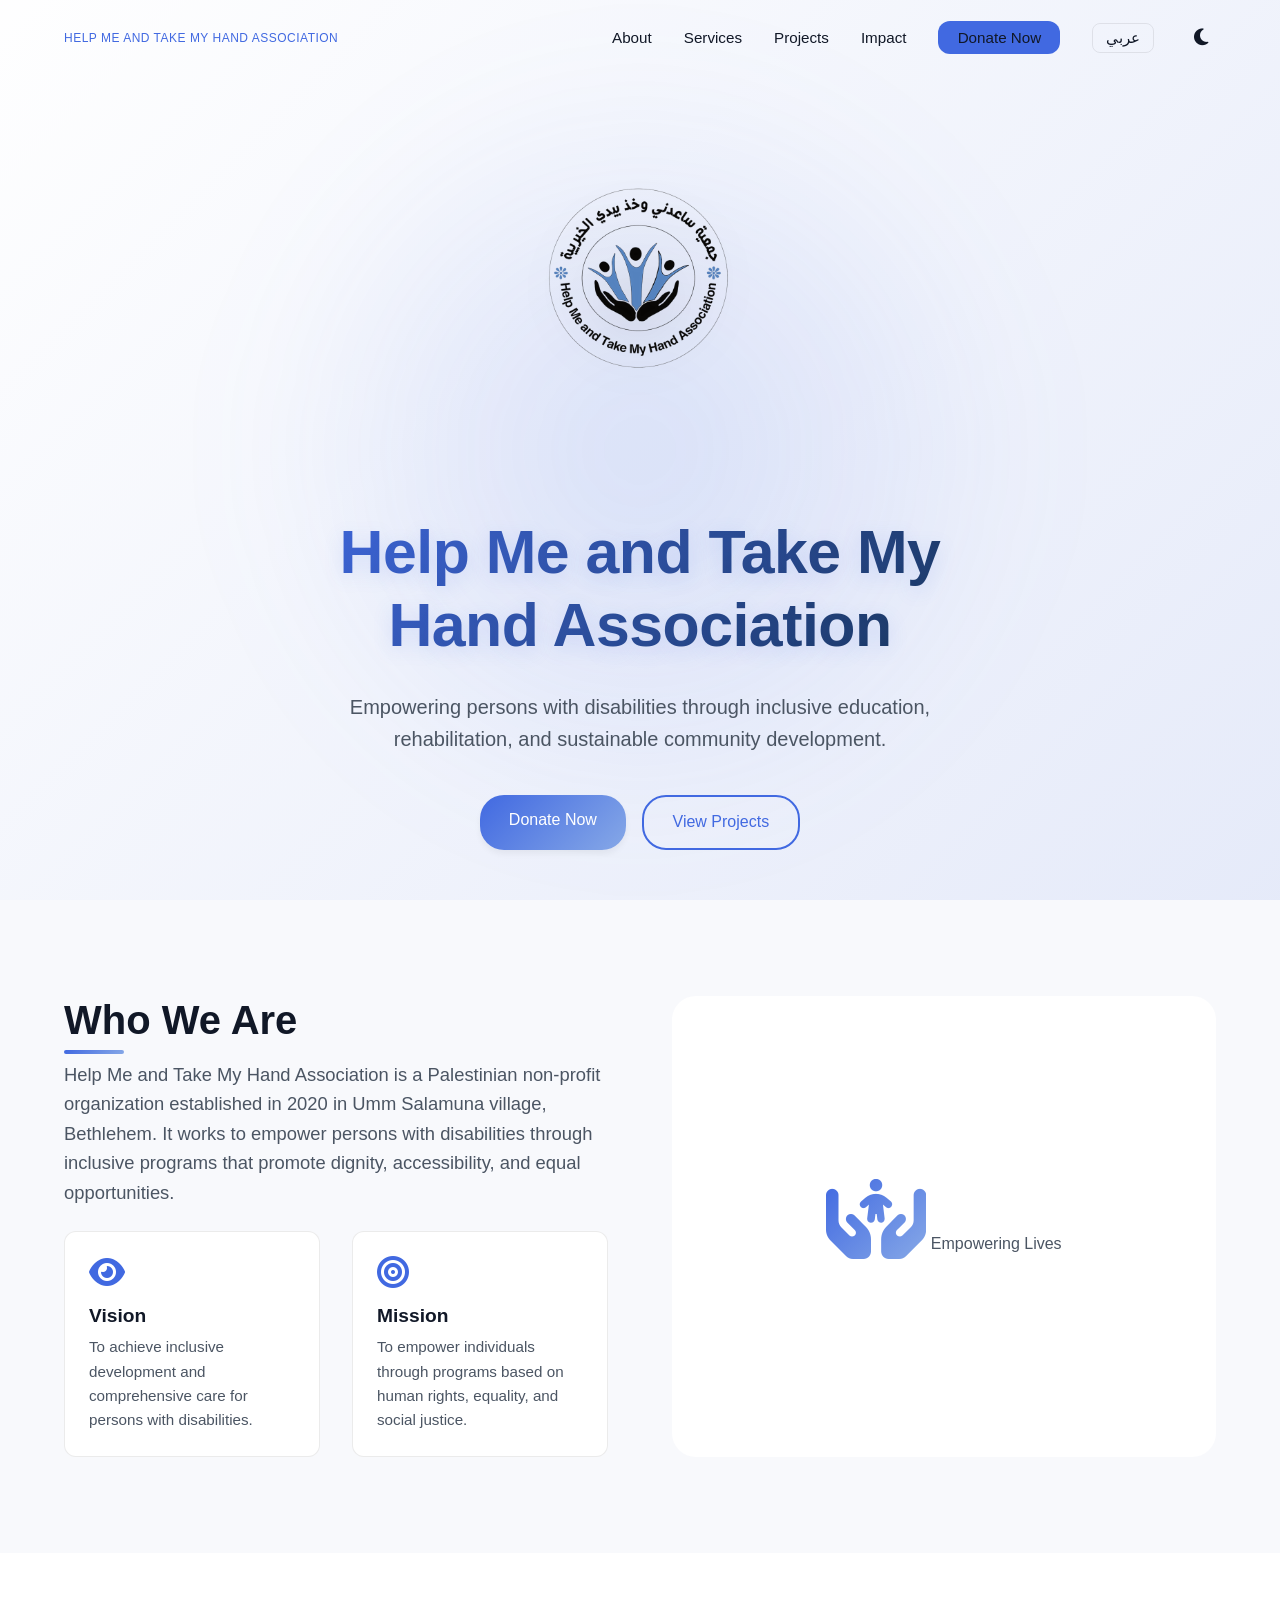
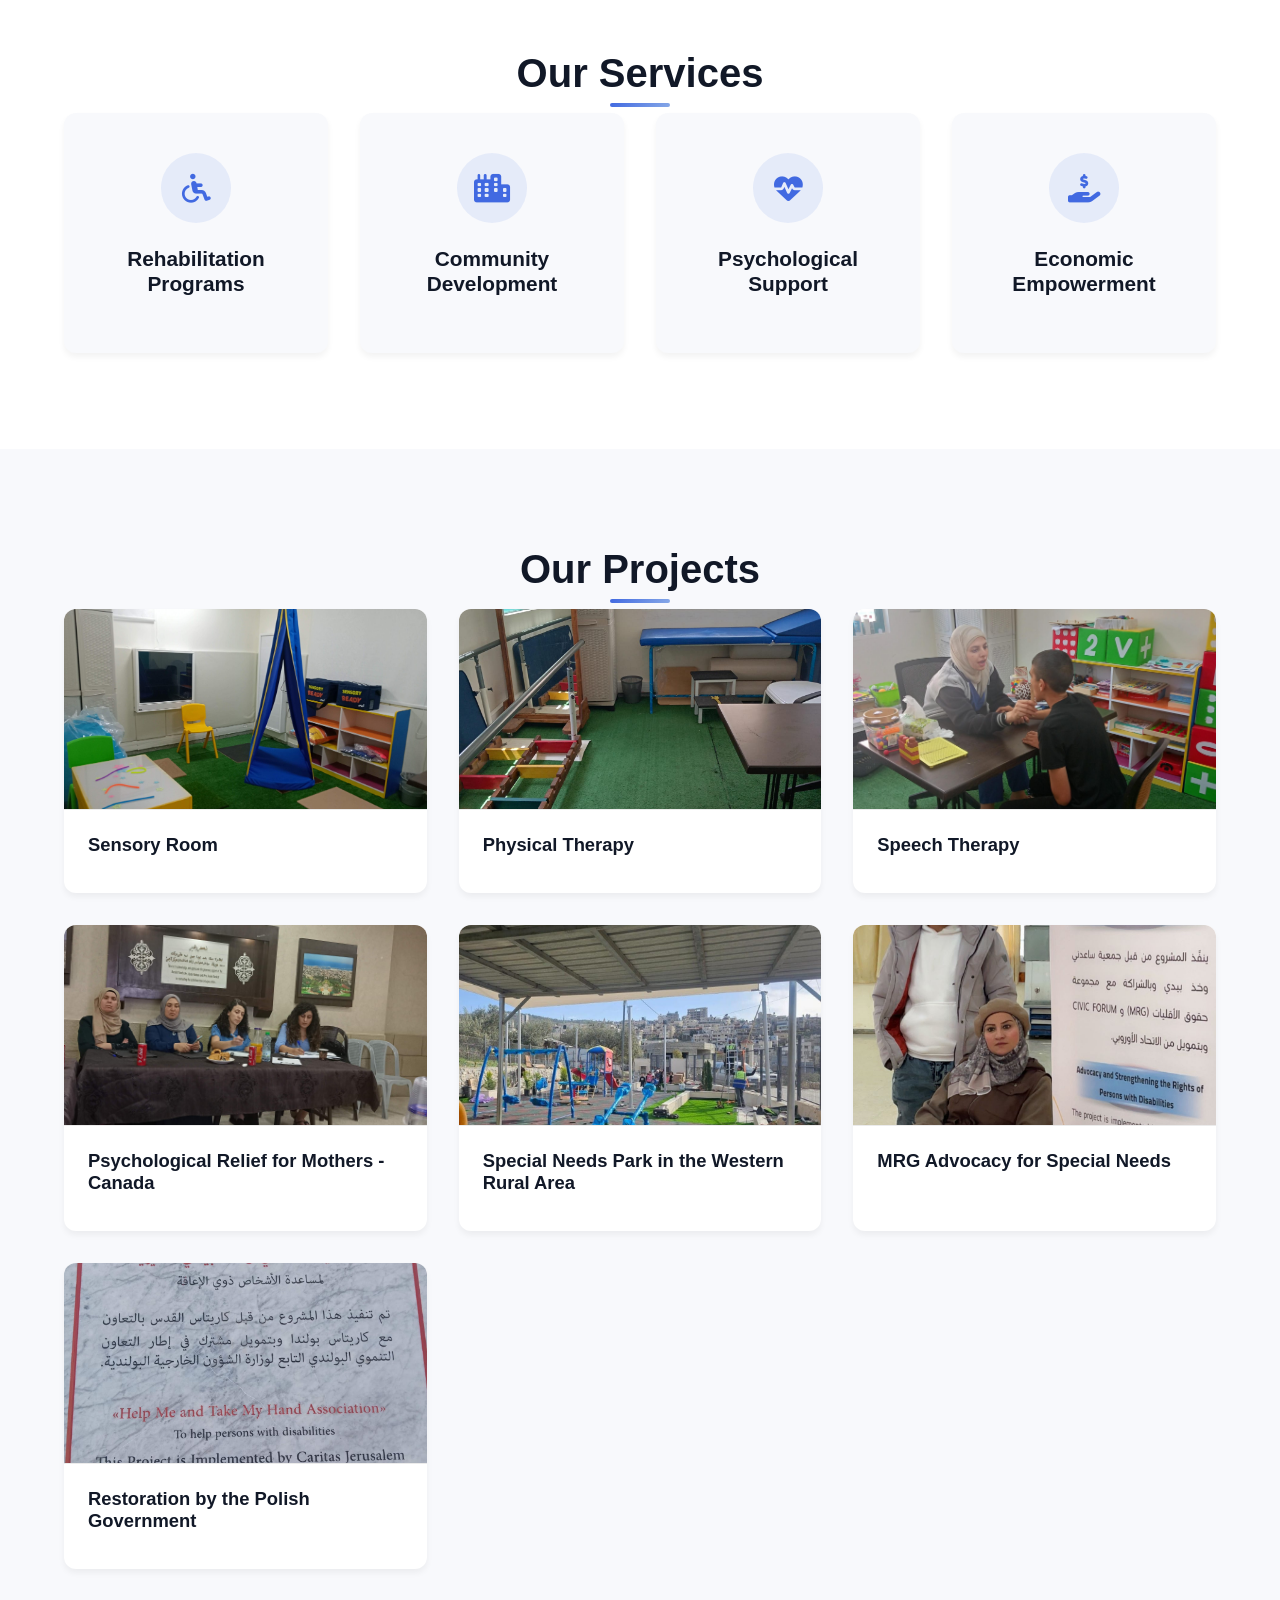
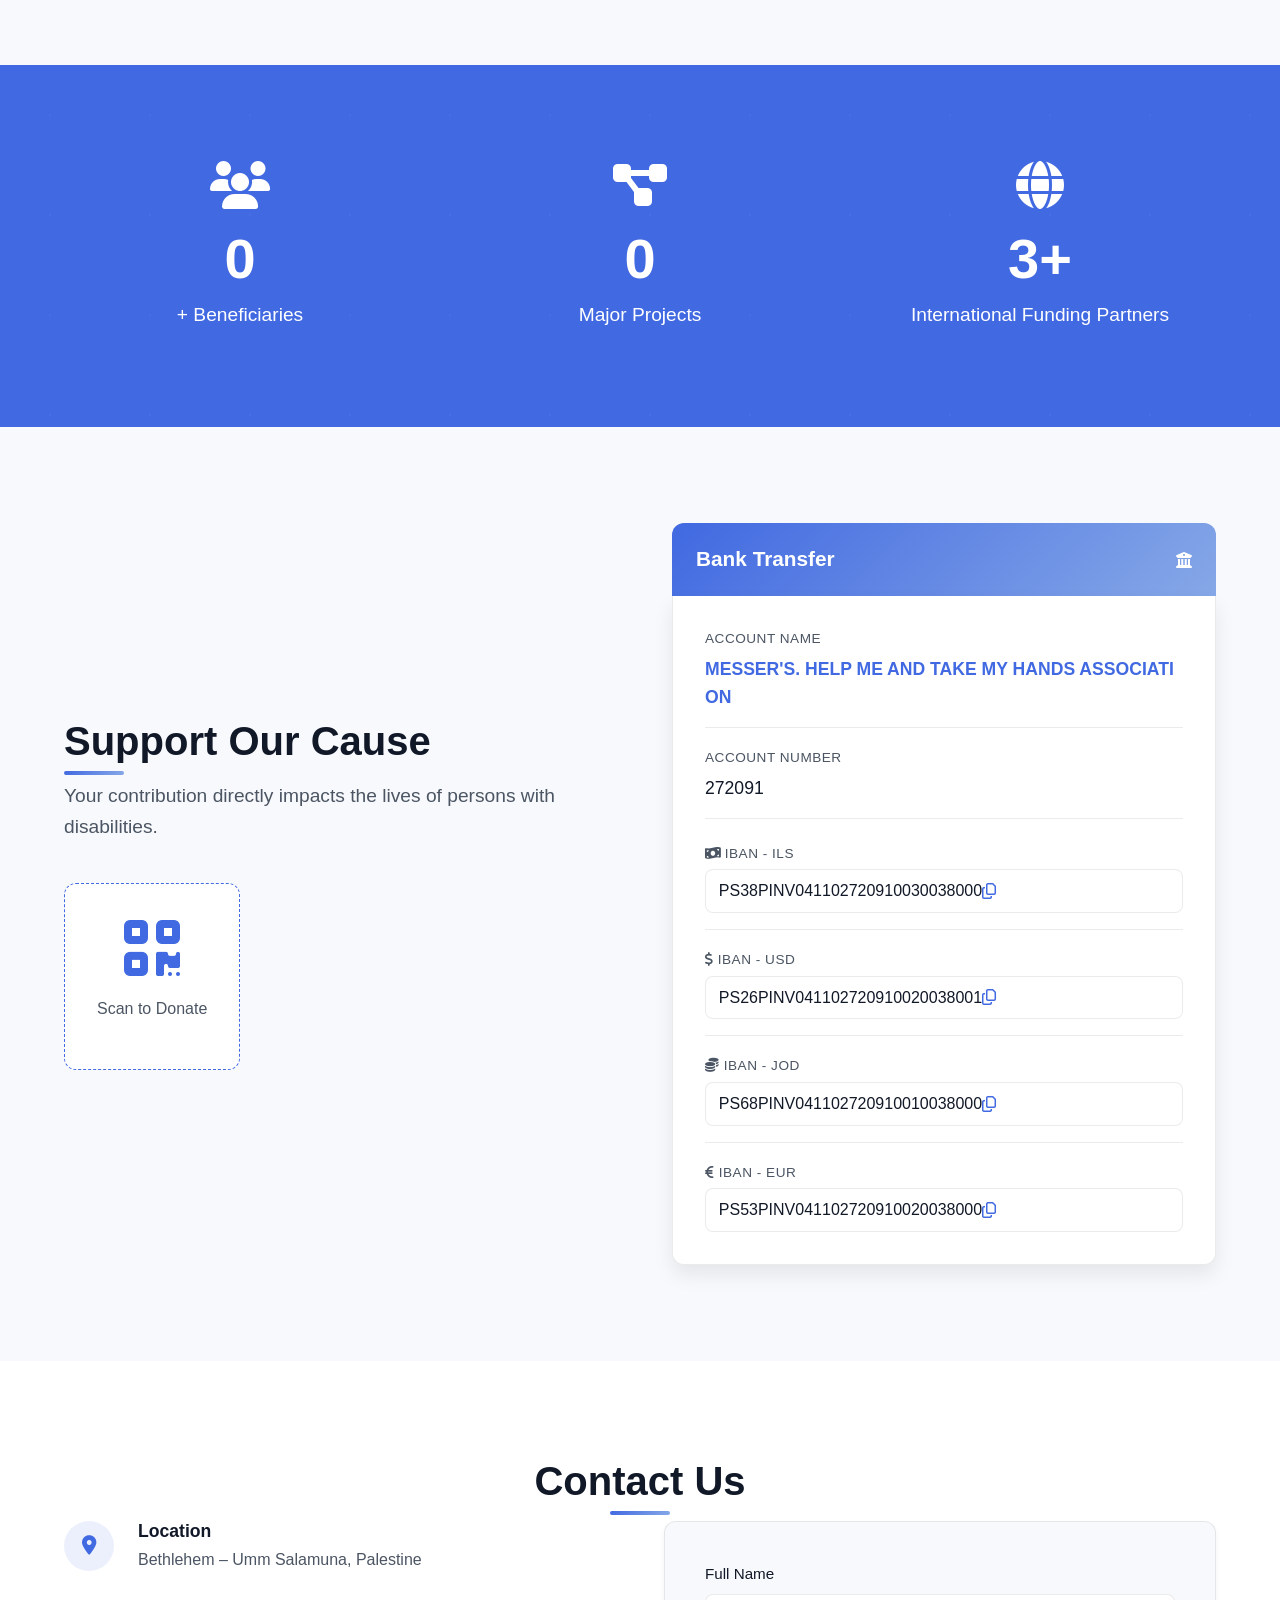
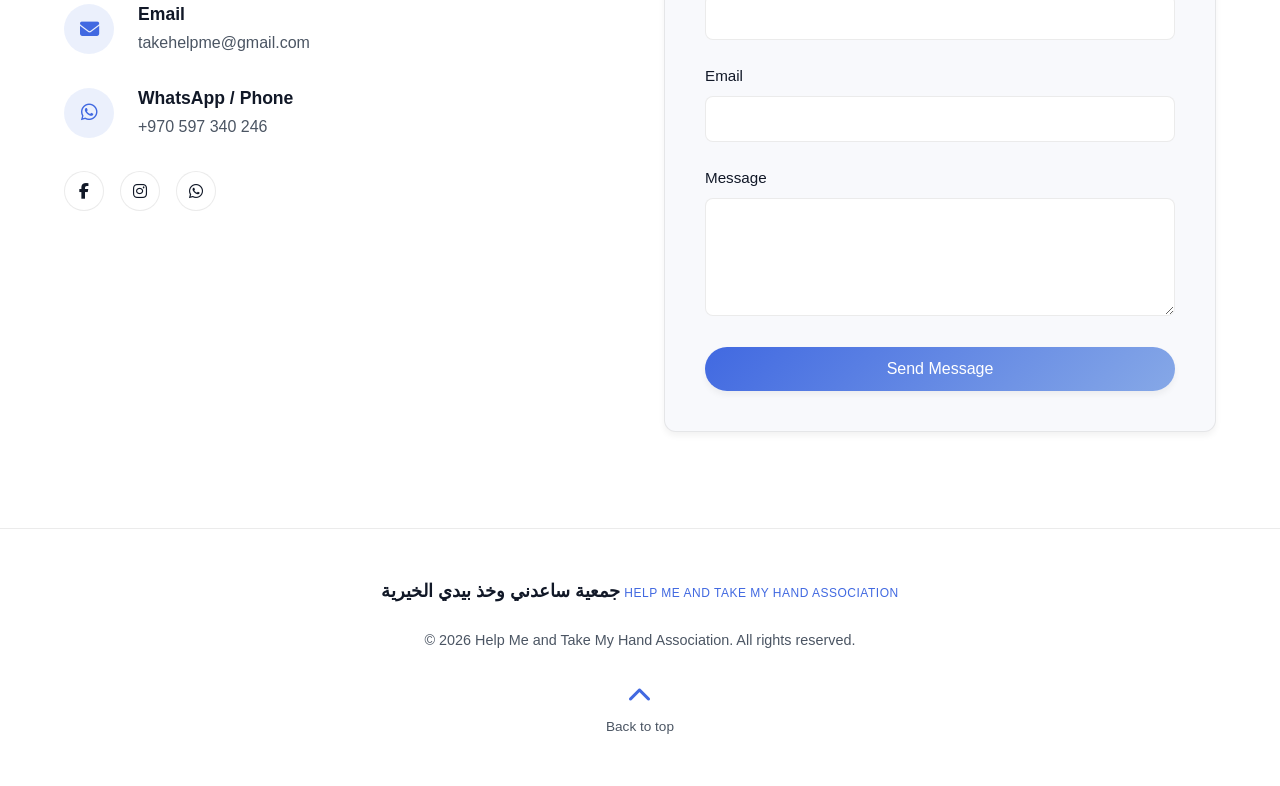
==== index.html @ 01fac931 "Remove floating WhatsApp button" ====
<!DOCTYPE html>
<html lang="en" dir="ltr" data-theme="light">

<head>
    <meta charset="UTF-8">
    <meta name="viewport" content="width=device-width, initial-scale=1.0">

    <!-- Security Configuration -->
    <meta http-equiv="Content-Security-Policy"
        content="default-src 'self'; script-src 'self' 'unsafe-inline'; style-src 'self' 'unsafe-inline' https://fonts.googleapis.com https://cdnjs.cloudflare.com; font-src 'self' https://fonts.gstatic.com https://cdnjs.cloudflare.com; img-src 'self' data:; connect-src 'none'; object-src 'none'; base-uri 'self';">
    <meta http-equiv="X-XSS-Protection" content="1; mode=block">
    <meta http-equiv="X-Content-Type-Options" content="nosniff">
    <meta name="referrer" content="strict-origin-when-cross-origin">

    <title>Help Me and Take My Hand Association | جمعية ساعدني وخذ بيدي الخيرية</title>

    <!-- Fonts -->
    <link rel="preconnect" href="https://fonts.googleapis.com">
    <link rel="preconnect" href="https://fonts.gstatic.com" crossorigin>
    <link
        href="https://fonts.googleapis.com/css2?family=Cairo:wght@400;500;600;700&family=Inter:wght@300;400;500;600&family=Poppins:wght@400;500;600;700&display=swap"
        rel="stylesheet">

    <!-- Icons -->
    <link rel="stylesheet" href="https://cdnjs.cloudflare.com/ajax/libs/font-awesome/6.4.0/css/all.min.css">

    <!-- Styles -->
    <link rel="stylesheet" href="css/style.css">
</head>

<body>

    <!-- Navigation -->
    <nav class="navbar">
        <div class="container nav-container">
            <a href="#" class="logo">
                <span class="logo-ar lang-ar">جمعية ساعدني وخذ بيدي الخيرية</span>
                <span class="logo-en lang-en">Help Me and Take My Hand Association</span>
            </a>

            <button class="mobile-toggle" aria-label="Toggle Menu">
                <i class="fas fa-bars"></i>
            </button>

            <ul class="nav-links">
                <li><a href="#about"><span class="lang-en">About</span><span class="lang-ar">من نحن</span></a></li>
                <li><a href="#services"><span class="lang-en">Services</span><span class="lang-ar">خدماتنا</span></a>
                </li>
                <li><a href="#projects"><span class="lang-en">Projects</span><span class="lang-ar">المشاريع</span></a>
                </li>
                <li><a href="#impact"><span class="lang-en">Impact</span><span class="lang-ar">الأثر</span></a></li>
                <li><a href="#donate" class="btn-donate-sm"><span class="lang-en">Donate Now</span><span
                            class="lang-ar">تبرع الآن</span></a></li>
                <li>
                    <button id="lang-toggle" class="lang-toggle" aria-label="Change Language">عربي</button>
                </li>
                <li>
                    <button id="theme-toggle" class="theme-toggle" aria-label="Toggle Dark/Light Mode">
                        <i class="fas fa-sun"></i>
                    </button>
                </li>
            </ul>
        </div>
    </nav>

    <main>
        <!-- Hero Section -->
        <section id="hero" class="hero fade-in">
            <div class="hero-bg"></div>
            <div class="container hero-content">
                <div class="hero-logo-wrapper">
                    <img src="logo.png" alt="Help Me and Take My Hand Association Logo" class="hero-logo">
                </div>

                <h1 class="hero-title">
                    <span class="lang-ar">جمعية ساعدني وخذ بيدي الخيرية</span>
                    <span class="lang-en bg-clip-text">Help Me and Take My Hand Association</span>
                </h1>

                <p class="hero-intro">
                    <span class="lang-en">Empowering persons with disabilities through inclusive education,
                        rehabilitation, and sustainable community development.</span>
                    <span class="lang-ar">نعمل على تمكين الأشخاص ذوي الإعاقة من خلال برامج تعليمية وتأهيلية وتنموية
                        لتحقيق دمج حقيقي في المجتمع.</span>
                </p>

                <div class="hero-actions">
                    <a href="#donate" class="btn btn-primary"><span class="lang-en">Donate Now</span><span
                            class="lang-ar">تبرع الآن</span></a>
                    <a href="#projects" class="btn btn-outline"><span class="lang-en">View Projects</span><span
                            class="lang-ar">تصفح المشاريع</span></a>
                </div>
            </div>
        </section>

        <!-- About Section -->
        <section id="about" class="about section-padding fade-in">
            <div class="container about-grid">
                <div class="about-text">
                    <h2 class="section-title">
                        <span class="lang-en">Who We Are</span>
                        <span class="lang-ar">من نحن</span>
                    </h2>
                    <p class="lead">
                        <span class="lang-en">Help Me and Take My Hand Association is a Palestinian non-profit
                            organization established in 2020 in Umm Salamuna village, Bethlehem. It works to empower
                            persons with disabilities through inclusive programs that promote dignity, accessibility,
                            and equal opportunities.</span>
                        <span class="lang-ar">تأسست جمعية ساعدني وخذ بيدي الخيرية عام 2020 في قرية أم سلمونة – بيت لحم،
                            وتهدف إلى تمكين الأشخاص ذوي الإعاقة من خلال برامج تنموية وتأهيلية شاملة تعزز الكرامة
                            والمساواة.</span>
                    </p>

                    <div class="mission-vision mt-4">
                        <div class="mv-card">
                            <i class="fas fa-eye fa-2x"></i>
                            <h3>
                                <span class="lang-en">Vision</span>
                                <span class="lang-ar">الرؤية</span>
                            </h3>
                            <p>
                                <span class="lang-en">To achieve inclusive development and comprehensive care for
                                    persons with disabilities.</span>
                                <span class="lang-ar">تحقيق تنمية شاملة ورعاية متكاملة للأشخاص ذوي الإعاقة.</span>
                            </p>
                        </div>
                        <div class="mv-card">
                            <i class="fas fa-bullseye fa-2x"></i>
                            <h3>
                                <span class="lang-en">Mission</span>
                                <span class="lang-ar">الرسالة</span>
                            </h3>
                            <p>
                                <span class="lang-en">To empower individuals through programs based on human rights,
                                    equality, and social justice.</span>
                                <span class="lang-ar">تمكين الأفراد من خلال برامج قائمة على حقوق الإنسان والمساواة
                                    والعدالة الاجتماعية.</span>
                            </p>
                        </div>
                    </div>
                </div>
                <div class="about-image-wrapper">
                    <div class="image-placeholder">
                        <i class="fas fa-hands-holding-child"></i>
                        <span>
                            <span class="lang-en">Empowering Lives</span>
                            <span class="lang-ar">نمكّن الأرواح</span>
                        </span>
                    </div>
                </div>
            </div>
        </section>

        <!-- Services Section -->
        <section id="services" class="services section-padding bg-secondary fade-in">
            <div class="container">
                <div class="section-header text-center">
                    <h2 class="section-title">
                        <span class="lang-en">Our Services</span>
                        <span class="lang-ar">خدماتنا</span>
                    </h2>
                </div>

                <div class="services-grid">
                    <div class="service-card">
                        <div class="service-icon"><i class="fas fa-wheelchair"></i></div>
                        <h3>
                            <span class="lang-en">Rehabilitation Programs</span>
                            <span class="lang-ar">برامج تأهيلية</span>
                        </h3>
                    </div>
                    <div class="service-card">
                        <div class="service-icon"><i class="fas fa-city"></i></div>
                        <h3>
                            <span class="lang-en">Community Development</span>
                            <span class="lang-ar">تنمية مجتمعية</span>
                        </h3>
                    </div>
                    <div class="service-card">
                        <div class="service-icon"><i class="fas fa-heart-pulse"></i></div>
                        <h3>
                            <span class="lang-en">Psychological Support</span>
                            <span class="lang-ar">دعم نفسي واجتماعي</span>
                        </h3>
                    </div>
                    <div class="service-card">
                        <div class="service-icon"><i class="fas fa-hand-holding-dollar"></i></div>
                        <h3>
                            <span class="lang-en">Economic Empowerment</span>
                            <span class="lang-ar">تمكين اقتصادي</span>
                        </h3>
                    </div>
                </div>
            </div>
        </section>

        <!-- Projects Section -->
        <section id="projects" class="projects section-padding fade-in">
            <div class="container">
                <div class="section-header text-center">
                    <h2 class="section-title">
                        <span class="lang-en">Our Projects</span>
                        <span class="lang-ar">مشاريعنا</span>
                    </h2>
                </div>

                <div class="projects-grid">
                    <div class="project-card">
                        <div class="project-img-placeholder">
                            <img src="images/project-2.jpg" alt="Sensory Room" class="project-img"
                                onerror="this.style.display='none'">
                            <i class="fas fa-brain"></i>
                        </div>
                        <div class="project-content">
                            <h3>
                                <span class="lang-en">Sensory Room</span>
                                <span class="lang-ar">الغرفة الحسية</span>
                            </h3>
                        </div>
                    </div>

                    <div class="project-card">
                        <div class="project-img-placeholder">
                            <img src="images/project-3.jpg" alt="Physical Therapy" class="project-img"
                                onerror="this.style.display='none'">
                            <i class="fas fa-user-doctor"></i>
                        </div>
                        <div class="project-content">
                            <h3>
                                <span class="lang-en">Physical Therapy</span>
                                <span class="lang-ar">العلاج الطبيعي</span>
                            </h3>
                        </div>
                    </div>

                    <div class="project-card">
                        <div class="project-img-placeholder">
                            <img src="images/project-4.jpg" alt="Speech Therapy" class="project-img"
                                onerror="this.style.display='none'">
                            <i class="fas fa-comments"></i>
                        </div>
                        <div class="project-content">
                            <h3>
                                <span class="lang-en">Speech Therapy</span>
                                <span class="lang-ar">العلاج النطقي</span>
                            </h3>
                        </div>
                    </div>

                    <div class="project-card">
                        <div class="project-img-placeholder">
                            <img src="images/project-8.jpg" alt="Psychological Relief for Mothers - Canada"
                                class="project-img" onerror="this.style.display='none'">
                            <i class="fas fa-hands-holding-heart"></i>
                        </div>
                        <div class="project-content">
                            <h3>
                                <span class="lang-en">Psychological Relief for Mothers - Canada</span>
                                <span class="lang-ar">تفريغ نفسي لأمهات ذوي الاحتياجات الخاصة (كندا)</span>
                            </h3>
                        </div>
                    </div>

                    <div class="project-card">
                        <div class="project-img-placeholder">
                            <img src="images/project-9.jpg" alt="Special Needs Park in the Western Rural Area"
                                class="project-img" onerror="this.style.display='none'">
                            <i class="fas fa-tree"></i>
                        </div>
                        <div class="project-content">
                            <h3>
                                <span class="lang-en">Special Needs Park in the Western Rural Area</span>
                                <span class="lang-ar">منتزه لذوي الاحتياجات الخاصة في الريف الغربي</span>
                            </h3>
                        </div>
                    </div>

                    <div class="project-card">
                        <div class="project-img-placeholder">
                            <img src="images/project-10.jpg" alt="MRG Advocacy for Special Needs" class="project-img"
                                onerror="this.style.display='none'">
                            <i class="fas fa-bullhorn"></i>
                        </div>
                        <div class="project-content">
                            <h3>
                                <span class="lang-en">MRG Advocacy for Special Needs</span>
                                <span class="lang-ar">مناصرة ذوي الاحتياجات الخاصة من MRG</span>
                            </h3>
                        </div>
                    </div>

                    <div class="project-card">
                        <div class="project-img-placeholder">
                            <img src="images/project-11.jpg" alt="Restoration Project by the Polish Government"
                                class="project-img" onerror="this.style.display='none'">
                            <i class="fas fa-hammer"></i>
                        </div>
                        <div class="project-content">
                            <h3>
                                <span class="lang-en">Restoration by the Polish Government</span>
                                <span class="lang-ar">ترميم من الحكومة البولندية</span>
                            </h3>
                        </div>
                    </div>
                </div>
            </div>
        </section>

        <!-- Impact Section -->
        <section id="impact" class="impact section-padding bg-primary text-white fade-in">
            <div class="container">
                <div class="impact-grid">
                    <div class="impact-stat">
                        <i class="fas fa-users fa-3x mb-3"></i>
                        <h3 class="stat-number" data-target="200">0</h3>
                        <span>
                            <span class="lang-en">+ Beneficiaries</span>
                            <span class="lang-ar">+ مستفيد</span>
                        </span>
                    </div>
                    <div class="impact-stat">
                        <i class="fas fa-diagram-project fa-3x mb-3"></i>
                        <h3 class="stat-number" data-target="7">0</h3>
                        <span>
                            <span class="lang-en">Major Projects</span>
                            <span class="lang-ar">مشاريع منفذة</span>
                        </span>
                    </div>
                    <div class="impact-stat">
                        <i class="fas fa-globe fa-3x mb-3"></i>
                        <h3 class="stat-number">3+</h3>
                        <span>
                            <span class="lang-en">International Funding Partners</span>
                            <span class="lang-ar">جهات تمويل دولية</span>
                        </span>
                    </div>
                </div>
            </div>
        </section>

        <!-- Donation Section -->
        <section id="donate" class="donate section-padding fade-in">
            <div class="container">
                <div class="donate-wrapper">
                    <div class="donate-info">
                        <h2 class="section-title">
                            <span class="lang-en">Support Our Cause</span>
                            <span class="lang-ar">ادعم قضيتنا</span>
                        </h2>
                        <p class="donate-lead">
                            <span class="lang-en">Your contribution directly impacts the lives of persons with
                                disabilities.</span>
                            <span class="lang-ar">مساهمتك تؤثر بشكل مباشر في حياة الأشخاص ذوي الإعاقة.</span>
                        </p>
                        <div class="qr-placeholder mt-4">
                            <i class="fas fa-qrcode fa-4x"></i>
                            <p>
                                <span class="lang-en">Scan to Donate</span>
                                <span class="lang-ar">امسح الكود للتبرع</span>
                            </p>
                        </div>
                    </div>

                    <div class="donate-card">
                        <div class="donate-card-header">
                            <h3>
                                <span class="lang-en">Bank Transfer</span>
                                <span class="lang-ar">التحويل البنكي</span>
                            </h3>
                            <i class="fas fa-building-columns"></i>
                        </div>
                        <div class="donate-card-body">
                            <div class="detail-group">
                                <label>
                                    <span class="lang-en">Account Name</span>
                                    <span class="lang-ar">اسم الحساب</span>
                                </label>
                                <div class="value highlight">MESSER'S. HELP ME AND TAKE MY HANDS ASSOCIATION</div>
                            </div>
                            <div class="detail-group">
                                <label>
                                    <span class="lang-en">Account Number</span>
                                    <span class="lang-ar">رقم الحساب</span>
                                </label>
                                <div class="value">272091</div>
                            </div>
                            <div class="detail-group mt-4">
                                <label><i class="fas fa-money-bill-wave mx-1"></i> IBAN - ILS</label>
                                <div class="value copy-value">PS38PINV041102720910030038000 <i
                                        class="far fa-copy cursor-pointer mx-1" title="Copy"></i></div>
                            </div>
                            <div class="detail-group">
                                <label><i class="fas fa-dollar-sign mx-1"></i> IBAN - USD</label>
                                <div class="value copy-value">PS26PINV041102720910020038001 <i
                                        class="far fa-copy cursor-pointer mx-1" title="Copy"></i></div>
                            </div>
                            <div class="detail-group">
                                <label><i class="fas fa-coins mx-1"></i> IBAN - JOD</label>
                                <div class="value copy-value">PS68PINV041102720910010038000 <i
                                        class="far fa-copy cursor-pointer mx-1" title="Copy"></i></div>
                            </div>
                            <div class="detail-group">
                                <label><i class="fas fa-euro-sign mx-1"></i> IBAN - EUR</label>
                                <div class="value copy-value">PS53PINV041102720910020038000 <i
                                        class="far fa-copy cursor-pointer mx-1" title="Copy"></i></div>
                            </div>
                        </div>
                    </div>
                </div>
            </div>
        </section>

        <!-- Contact Section -->
        <section id="contact" class="contact section-padding bg-secondary fade-in">
            <div class="container">
                <div class="section-header text-center">
                    <h2 class="section-title">
                        <span class="lang-en">Contact Us</span>
                        <span class="lang-ar">اتصل بنا</span>
                    </h2>
                </div>

                <div class="contact-grid">
                    <div class="contact-methods">
                        <div class="contact-item">
                            <div class="icon-box"><i class="fas fa-location-dot"></i></div>
                            <div>
                                <h4>
                                    <span class="lang-en">Location</span>
                                    <span class="lang-ar">العنوان</span>
                                </h4>
                                <p>
                                    <span class="lang-en">Bethlehem – Umm Salamuna, Palestine</span>
                                    <span class="lang-ar">بيت لحم – أم سلمونة</span>
                                </p>
                            </div>
                        </div>
                        <div class="contact-item">
                            <div class="icon-box"><i class="fas fa-envelope"></i></div>
                            <div>
                                <h4>
                                    <span class="lang-en">Email</span>
                                    <span class="lang-ar">البريد الإلكتروني</span>
                                </h4>
                                <a href="mailto:takehelpme@gmail.com">takehelpme@gmail.com</a>
                            </div>
                        </div>
                        <div class="contact-item">
                            <div class="icon-box"><i class="fab fa-whatsapp"></i></div>
                            <div>
                                <h4>
                                    <span class="lang-en">WhatsApp / Phone</span>
                                    <span class="lang-ar">واتساب / الهاتف</span>
                                </h4>
                                <a href="https://wa.me/970597340246" target="_blank" rel="noopener noreferrer" dir="ltr">+970 597 340 246</a>
                            </div>
                        </div>

                        <div class="social-links mt-4">
                            <a href="https://www.facebook.com/profile.php?id=100065710140566" target="_blank"
                                rel="noopener noreferrer" aria-label="Facebook"><i class="fab fa-facebook-f"></i></a>
                            <a href="https://www.instagram.com/helpme.association/" target="_blank"
                                rel="noopener noreferrer" aria-label="Instagram"><i class="fab fa-instagram"></i></a>
                            <a href="https://wa.me/970597340246" target="_blank"
                                rel="noopener noreferrer" aria-label="WhatsApp"><i class="fab fa-whatsapp"></i></a>
                        </div>
                    </div>

                    <div class="contact-form-wrapper">
                        <form class="contact-form" id="contactForm">
                            <!-- Anti-spam honeypot -->
                            <input type="text" name="_honey" style="display:none">
                            <input type="hidden" name="_captcha" value="false">
                            <input type="hidden" name="_subject" value="رسالة جديدة من موقع جمعية ساعدني وخذ بيدي">
                            
                            <div class="form-group">
                                <label for="name">
                                    <span class="lang-en">Full Name</span>
                                    <span class="lang-ar">الاسم الكامل</span>
                                </label>
                                <input type="text" id="name" name="name" required>
                            </div>
                            <div class="form-group">
                                <label for="email">
                                    <span class="lang-en">Email</span>
                                    <span class="lang-ar">البريد الإلكتروني</span>
                                </label>
                                <input type="email" id="email" name="email" required>
                            </div>
                            <div class="form-group">
                                <label for="message">
                                    <span class="lang-en">Message</span>
                                    <span class="lang-ar">الرسالة</span>
                                </label>
                                <textarea id="message" name="message" rows="5" required></textarea>
                            </div>
                            <button type="submit" class="btn btn-primary w-100">
                                <span class="lang-en">Send Message</span>
                                <span class="lang-ar">إرسال</span>
                            </button>
                        </form>
                    </div>
                </div>
            </div>
        </section>
    </main>

    <!-- Footer -->
    <footer class="footer text-center">
        <div class="container">
            <div class="footer-logo mb-4">
                <span class="logo-ar d-block mb-2">جمعية ساعدني وخذ بيدي الخيرية</span>
                <span class="logo-en">Help Me and Take My Hand Association</span>
            </div>
            <p>&copy; <span id="year"></span> <span class="lang-en">Help Me and Take My Hand Association. All rights
                    reserved.</span><span class="lang-ar">جمعية ساعدني وخذ بيدي الخيرية. جميع الحقوق محفوظة.</span></p>
            <a href="#hero" class="back-to-top">
                <i class="fas fa-chevron-up"></i>
                <span><span class="lang-en">Back to top</span><span class="lang-ar">العودة للأعلى</span></span>
            </a>
        </div>
    </footer>

    <!-- Scripts -->
    <script src="js/script.js"></script>
</body>

</html>
---- css/style.css ----
/* ==========================================================================
   CSS Variables & Base Styles
   ========================================================================== */
   
   :root {
    /* Color Palette - Dark Mode Default */
    --primary: #4169E1; /* Royal Blue */
    --primary-hover: #3152B3;
    --secondary: #ffffff;
    --bg-base: #0a0a0a;
    --bg-surface: #121212;
    --bg-elevated: #1e1e1e;
    --text-primary: #f8f9fa;
    --text-secondary: #a0aab2;
    --border-color: rgba(255, 255, 255, 0.1);
    
    /* Gradients */
    --gradient-primary: linear-gradient(135deg, var(--primary), #86a8e7);
    --gradient-overlay: linear-gradient(135deg, rgba(10, 10, 10, 0.9), rgba(65, 105, 225, 0.4));
    
    /* Typography */
    --font-heading: 'Poppins', sans-serif;
    --font-body: 'Inter', sans-serif;
    
    /* Helpers */
    --border-radius-sm: 8px;
    --border-radius-md: 12px;
    --border-radius-lg: 24px;
    --transition-fast: 0.2s ease;
    --transition-base: 0.3s ease;
    --transition-slow: 0.5s ease;
    --shadow-sm: 0 4px 6px rgba(0, 0, 0, 0.3);
    --shadow-md: 0 10px 20px rgba(0, 0, 0, 0.4);
    --shadow-hover: 0 20px 40px rgba(0, 0, 0, 0.6);
}

[data-theme="light"] {
    --bg-base: #f8f9fc;
    --bg-surface: #ffffff;
    --bg-elevated: #ffffff;
    --text-primary: #111827;
    --text-secondary: #4b5563;
    --border-color: rgba(0, 0, 0, 0.08);
    
    --gradient-overlay: linear-gradient(135deg, rgba(255, 255, 255, 0.9), rgba(65, 105, 225, 0.1));
    --shadow-sm: 0 4px 6px rgba(0, 0, 0, 0.05);
    --shadow-md: 0 10px 20px rgba(0, 0, 0, 0.08);
    --shadow-hover: 0 20px 40px rgba(65, 105, 225, 0.15);
}

* {
    margin: 0;
    padding: 0;
    box-sizing: border-box;
}

html {
    scroll-behavior: smooth;
    overflow-x: hidden;
}

body {
    font-family: var(--font-body);
    background-color: var(--bg-base);
    color: var(--text-primary);
    line-height: 1.6;
    overflow-x: hidden;
    transition: background-color var(--transition-base), color var(--transition-base);
}

h1, h2, h3, h4, h5, h6 {
    font-family: var(--font-heading);
    color: var(--text-primary);
    font-weight: 600;
    line-height: 1.2;
}

/* ==========================================================================
   Language Switcher & RTL Support
   ========================================================================== */

html[lang="en"] .lang-ar { display: none !important; }
html[lang="ar"] .lang-en { display: none !important; }

html[lang="ar"] {
    direction: rtl;
}

html[lang="ar"] body {
    font-family: 'Cairo', sans-serif;
}

html[lang="ar"] h1, 
html[lang="ar"] h2, 
html[lang="ar"] h3, 
html[lang="ar"] h4, 
html[lang="ar"] h5, 
html[lang="ar"] h6,
html[lang="ar"] .btn {
    font-family: 'Cairo', sans-serif;
    font-weight: 700;
}

html[lang="ar"] .ms-auto {
    margin-right: auto !important;
    margin-left: 0 !important;
}

html[lang="ar"] .me-2 {
    margin-left: 0.5rem !important;
    margin-right: 0 !important;
}

html[lang="ar"] .logo-ar,
html[lang="ar"] .logo-en {
    display: block !important;
}

a {
    color: var(--primary);
    text-decoration: none;
    transition: color var(--transition-fast);
}

a:hover {
    color: var(--primary-hover);
}

img {
    max-width: 100%;
    height: auto;
    display: block;
}

.container {
    width: 100%;
    max-width: 1200px;
    margin: 0 auto;
    padding: 0 1.5rem;
}

.section-padding {
    padding: 6rem 0;
}

.text-center { text-align: center; }
.mt-2 { margin-top: 0.5rem; }
.mt-4 { margin-top: 1.5rem; }
.mt-5 { margin-top: 3rem; }
.mb-2 { margin-bottom: 0.5rem; }
.mb-3 { margin-bottom: 1rem; }
.mb-4 { margin-bottom: 1.5rem; }
.w-100 { width: 100%; }

.bg-secondary { background-color: var(--bg-surface); }
.bg-primary { background-color: var(--primary); color: white; }
.text-white, .text-white * { color: white !important; }
.lead {
    font-size: 1.15rem;
    color: var(--text-secondary);
    margin-bottom: 1rem;
}

/* ==========================================================================
   Typography & Titles
   ========================================================================== */
   
.section-title {
    font-size: 2.5rem;
    margin-bottom: 1rem;
    position: relative;
    display: inline-block;
}

.section-title::after {
    content: '';
    position: absolute;
    bottom: -10px;
    left: 0;
    width: 60px;
    height: 4px;
    background: var(--gradient-primary);
    border-radius: 2px;
}

.text-center .section-title::after {
    left: 50%;
    transform: translateX(-50%);
}

.section-subtitle {
    color: var(--text-secondary);
    font-size: 1.1rem;
    margin-bottom: 3rem;
    max-width: 600px;
    margin-left: auto;
    margin-right: auto;
}

/* ==========================================================================
   Buttons
   ========================================================================== */

.btn {
    display: inline-block;
    padding: 0.8rem 1.8rem;
    font-family: var(--font-heading);
    font-weight: 500;
    border-radius: var(--border-radius-lg);
    cursor: pointer;
    transition: var(--transition-base);
    text-align: center;
    border: none;
    font-size: 1rem;
}

.btn-primary {
    background: var(--gradient-primary);
    color: white;
    box-shadow: var(--shadow-sm);
}

.btn-primary:hover {
    transform: translateY(-2px);
    box-shadow: 0 8px 15px rgba(65, 105, 225, 0.4);
    color: white;
}

.btn-outline {
    background: transparent;
    border: 2px solid var(--primary);
    color: var(--primary);
}

[data-theme="dark"] .btn-outline {
    color: white;
    border-color: white;
}

[data-theme="dark"] .btn-outline:hover {
    background: white;
    color: var(--bg-base);
}

.btn-donate-sm {
    background: var(--primary);
    color: white;
    padding: 0.5rem 1.2rem;
    border-radius: var(--border-radius-md);
    font-weight: 500;
}

.btn-donate-sm:hover {
    background: var(--primary-hover);
    color: white;
}

/* ==========================================================================
   Animations
   ========================================================================== */

.fade-in {
    opacity: 0;
    transform: translateY(30px);
    transition: opacity 0.8s ease, transform 0.8s ease;
}

.fade-in.visible {
    opacity: 1;
    transform: translateY(0);
}

/* ==========================================================================
   Navigation
   ========================================================================== */

.navbar {
    position: fixed;
    top: 0;
    left: 0;
    width: 100%;
    z-index: 1000;
    padding: 1.2rem 0;
    transition: var(--transition-base);
    background-color: transparent;
}

.navbar.scrolled {
    background-color: var(--bg-surface);
    box-shadow: var(--shadow-sm);
    padding: 0.8rem 0;
}

.nav-container {
    display: flex;
    justify-content: space-between;
    align-items: center;
}

.logo {
    display: flex;
    flex-direction: column;
}

.logo-ar {
    font-family: var(--font-heading);
    font-weight: 700;
    font-size: 1.1rem;
    color: var(--text-primary);
}

.logo-en {
    font-size: 0.75rem;
    color: var(--primary);
    font-weight: 500;
    letter-spacing: 0.5px;
    text-transform: uppercase;
}

.nav-links {
    display: flex;
    list-style: none;
    align-items: center;
    gap: 2rem;
}

.nav-links a {
    color: var(--text-primary);
    font-weight: 500;
    font-size: 0.95rem;
}

.nav-links a:not(.btn-donate-sm):hover {
    color: var(--primary);
}

.theme-toggle {
    background: transparent;
    border: none;
    color: var(--text-primary);
    cursor: pointer;
    font-size: 1.2rem;
    padding: 0.5rem;
    border-radius: 50%;
    transition: var(--transition-fast);
}

.lang-toggle {
    background: transparent;
    border: 1px solid var(--border-color);
    color: var(--text-primary);
    cursor: pointer;
    font-family: var(--font-heading);
    font-weight: 500;
    font-size: 0.95rem;
    padding: 0.3rem 0.8rem;
    border-radius: var(--border-radius-sm);
    transition: var(--transition-fast);
}

.lang-toggle:hover {
    background: var(--bg-elevated);
    color: var(--primary);
    border-color: var(--primary);
}

.theme-toggle:hover {
    color: var(--primary);
    background: var(--bg-elevated);
}

.mobile-toggle {
    display: none;
    background: transparent;
    border: none;
    color: var(--text-primary);
    font-size: 1.5rem;
    cursor: pointer;
}

/* ==========================================================================
   Hero Section
   ========================================================================== */

.hero {
    position: relative;
    min-height: 100vh;
    display: flex;
    align-items: center;
    padding-top: 80px;
    overflow: hidden;
}

.hero-bg {
    position: absolute;
    top: 0;
    left: 0;
    width: 100%;
    height: 100%;
    background: var(--gradient-overlay);
    z-index: -1;
}

.hero-bg::after {
    content: '';
    position: absolute;
    top: 50%;
    left: 50%;
    width: 800px;
    height: 800px;
    transform: translate(-50%, -50%);
    background: radial-gradient(circle, rgba(65,105,225,0.15) 0%, rgba(0,0,0,0) 70%);
    filter: blur(60px);
}

.hero-content {
    max-width: 800px;
    text-align: center;
    z-index: 1;
}

.hero-logo-wrapper {
    display: flex;
    justify-content: center;
    margin-bottom: 2rem;
}

.hero-logo {
    max-width: 250px;
    height: auto;
    filter: drop-shadow(0px 0px 3px rgba(255, 255, 255, 0.9))
            drop-shadow(0px 0px 10px rgba(255, 255, 255, 0.8))
            drop-shadow(0px 0px 25px rgba(255, 255, 255, 0.5));
}

[data-theme="light"] .hero-logo {
    filter: drop-shadow(0px 10px 20px rgba(0, 0, 0, 0.1));
}

.hero-title {
    font-size: 3.8rem;
    margin-bottom: 1.5rem;
    letter-spacing: -0.5px;
}

.hero-title .lang-ar,
.hero-title .lang-en {
    display: inline-block;
    padding-bottom: 5px;
    background: linear-gradient(-45deg, #ffffff, #86a8e7, #ffffff, #4169E1);
    background-size: 300%;
    -webkit-background-clip: text;
    background-clip: text;
    -webkit-text-fill-color: transparent;
    animation: animated-gradient 6s ease infinite alternate;
    text-shadow: 0 5px 25px rgba(65, 105, 225, 0.4);
}

[data-theme="light"] .hero-title .lang-ar,
[data-theme="light"] .hero-title .lang-en {
    background: linear-gradient(-45deg, #111827, #4169E1, #1a365d, #4169E1);
    background-size: 300%;
    -webkit-background-clip: text;
    background-clip: text;
    -webkit-text-fill-color: transparent;
    text-shadow: 0 5px 20px rgba(65, 105, 225, 0.15);
}

@keyframes animated-gradient {
    0% { background-position: 0% 50%; }
    50% { background-position: 100% 50%; }
    100% { background-position: 0% 50%; }
}

.hero-intro {
    font-size: 1.25rem;
    color: var(--text-secondary);
    margin-bottom: 2.5rem;
    max-width: 650px;
    margin-left: auto;
    margin-right: auto;
}

.hero-actions {
    display: flex;
    gap: 1rem;
    justify-content: center;
}

/* ==========================================================================
   About Section
   ========================================================================== */

.about-grid {
    display: grid;
    grid-template-columns: 1fr 1fr;
    gap: 4rem;
    align-items: center;
}

.mission-vision {
    display: grid;
    grid-template-columns: 1fr 1fr;
    gap: 2rem;
}

.mv-card {
    padding: 1.5rem;
    background: var(--bg-surface);
    border-radius: var(--border-radius-md);
    border: 1px solid var(--border-color);
}

.mv-card i {
    color: var(--primary);
    margin-bottom: 1rem;
}

.mv-card h3 {
    margin-bottom: 0.5rem;
    font-size: 1.2rem;
}

.mv-card p {
    font-size: 0.95rem;
    color: var(--text-secondary);
}

.about-image-wrapper {
    width: 100%;
    height: 100%;
    min-height: 400px;
    background: var(--bg-elevated);
    border-radius: var(--border-radius-lg);
    position: relative;
    display: flex;
    align-items: center;
    justify-content: center;
    overflow: hidden;
}

.image-placeholder {
    text-align: center;
    color: var(--text-secondary);
}

.image-placeholder i {
    font-size: 5rem;
    margin-bottom: 1rem;
    background: var(--gradient-primary);
    -webkit-background-clip: text;
    background-clip: text;
    -webkit-text-fill-color: transparent;
}

.values-grid {
    display: grid;
    grid-template-columns: repeat(auto-fit, minmax(200px, 1fr));
    gap: 1.5rem;
}

.value-item {
    background: var(--bg-surface);
    padding: 2rem 1rem;
    text-align: center;
    border-radius: var(--border-radius-md);
    box-shadow: var(--shadow-sm);
    border: 1px solid var(--border-color);
    transition: var(--transition-base);
}

.value-item:hover {
    transform: translateY(-5px);
    box-shadow: var(--shadow-md);
    border-color: var(--primary);
}

.value-item i {
    font-size: 2rem;
    color: var(--primary);
    margin-bottom: 1rem;
}

.value-item span {
    display: block;
    font-family: var(--font-heading);
    font-weight: 500;
    font-size: 1.1rem;
}

/* ==========================================================================
   Services Section
   ========================================================================== */

.services-grid {
    display: grid;
    grid-template-columns: repeat(auto-fit, minmax(250px, 1fr));
    gap: 2rem;
}

.service-card {
    background: var(--bg-base);
    padding: 2.5rem 2rem;
    border-radius: var(--border-radius-md);
    box-shadow: var(--shadow-sm);
    transition: var(--transition-base);
    text-align: center;
    position: relative;
    overflow: hidden;
    z-index: 1;
}

.service-card::before {
    content: '';
    position: absolute;
    top: 0;
    left: 0;
    width: 100%;
    height: 4px;
    background: var(--gradient-primary);
    transform: scaleX(0);
    transform-origin: left;
    transition: transform 0.4s ease;
}

.service-card:hover {
    transform: translateY(-10px);
    box-shadow: var(--shadow-hover);
}

.service-card:hover::before {
    transform: scaleX(1);
}

.service-icon {
    width: 70px;
    height: 70px;
    margin: 0 auto 1.5rem;
    background: rgba(65, 105, 225, 0.1);
    color: var(--primary);
    border-radius: 50%;
    display: flex;
    align-items: center;
    justify-content: center;
    font-size: 1.8rem;
    transition: var(--transition-base);
}

.service-card:hover .service-icon {
    background: var(--primary);
    color: white;
}

.service-card h3 {
    margin-bottom: 1rem;
    font-size: 1.3rem;
}

.service-card p {
    color: var(--text-secondary);
    font-size: 0.95rem;
}

/* ==========================================================================
   Projects Section
   ========================================================================== */

.projects-grid {
    display: grid;
    grid-template-columns: repeat(auto-fill, minmax(300px, 1fr));
    gap: 2rem;
}

.project-card {
    background: var(--bg-surface);
    border-radius: var(--border-radius-md);
    overflow: hidden;
    box-shadow: var(--shadow-sm);
    transition: var(--transition-base);
    height: 100%;
    display: flex;
    flex-direction: column;
}

.project-card:hover {
    transform: translateY(-8px);
    box-shadow: var(--shadow-hover);
}

.project-img-placeholder {
    height: 200px;
    background: var(--bg-elevated);
    display: flex;
    align-items: center;
    justify-content: center;
    font-size: 3rem;
    color: var(--primary);
    position: relative;
    overflow: hidden;
}

.project-img {
    width: 100%;
    height: 100%;
    object-fit: cover;
    transition: transform 0.5s ease;
    display: block;
    position: absolute;
    top: 0;
    left: 0;
    z-index: 1;
}

.project-img-placeholder::after {
    content: '';
    position: absolute;
    top: 0; left: 0; width: 100%; height: 100%;
    background: var(--gradient-primary);
    opacity: 0;
    transition: opacity var(--transition-base);
    z-index: 2;
    pointer-events: none;
}

.project-card:hover .project-img-placeholder::after {
    opacity: 0.2;
}

.project-card:hover .project-img {
    transform: scale(1.1);
}

.project-content {
    padding: 1.5rem;
    flex-grow: 1;
    border-top: 1px solid var(--border-color);
}

.project-content h3 {
    font-size: 1.15rem;
    margin-bottom: 0.8rem;
}

.project-content p {
    color: var(--text-secondary);
    font-size: 0.95rem;
}

/* ==========================================================================
   Impact Section
   ========================================================================== */

.impact {
    position: relative;
    overflow: hidden;
}

.impact::before {
    content: '';
    position: absolute;
    top: 0; right: 0; bottom: 0; left: 0;
    background: url('data:image/svg+xml;utf8,<svg width="100" height="100" viewBox="0 0 100 100" xmlns="http://www.w3.org/2000/svg"><circle cx="50" cy="50" r="1" fill="rgba(255,255,255,0.1)"/></svg>') repeat;
    opacity: 0.5;
}

.impact-grid {
    display: grid;
    grid-template-columns: repeat(auto-fit, minmax(200px, 1fr));
    gap: 3rem;
    text-align: center;
    position: relative;
    z-index: 1;
}

.stat-number {
    font-size: 3.5rem;
    font-weight: 700;
    margin-bottom: 0.5rem;
}

.impact-stat span {
    font-size: 1.2rem;
    font-family: var(--font-heading);
    display: block;
}

/* ==========================================================================
   Donate Section
   ========================================================================== */

.donate-wrapper {
    display: grid;
    grid-template-columns: 1fr 1fr;
    gap: 4rem;
    align-items: center;
}

.donate-lead {
    font-size: 1.2rem;
    color: var(--text-primary);
    margin-bottom: 1.5rem;
    font-weight: 500;
}

.donate-info p {
    color: var(--text-secondary);
    margin-bottom: 1rem;
}

.qr-placeholder {
    display: inline-flex;
    flex-direction: column;
    align-items: center;
    justify-content: center;
    padding: 2rem;
    background: var(--bg-surface);
    border-radius: var(--border-radius-md);
    border: 1px dashed var(--primary);
}

.qr-placeholder i {
    color: var(--primary);
    margin-bottom: 1rem;
}

/* Donate Card styling starts */
.donate-card {
    display: flex;
    flex-direction: column;
    height: 100%;
}

.donate-card-header {
    background: var(--gradient-primary);
    color: white;
    padding: 1.5rem;
    border-radius: var(--border-radius-md) var(--border-radius-md) 0 0;
    display: flex;
    justify-content: space-between;
    align-items: center;
}

.donate-card-header h3 {
    margin: 0;
    color: white;
    font-size: 1.3rem;
}

.donate-card-body {
    background: var(--bg-surface);
    padding: 2rem;
    border-radius: 0 0 var(--border-radius-md) var(--border-radius-md);
    box-shadow: var(--shadow-md);
    border: 1px solid var(--border-color);
    border-top: none;
    flex-grow: 1;
}

.detail-group {
    margin-bottom: 1.2rem;
    padding-bottom: 1rem;
    border-bottom: 1px solid var(--border-color);
}

.detail-group:last-child {
    margin-bottom: 0;
    padding-bottom: 0;
    border-bottom: none;
}

.detail-group label {
    display: block;
    font-size: 0.85rem;
    color: var(--text-secondary);
    margin-bottom: 0.3rem;
    text-transform: uppercase;
    letter-spacing: 0.5px;
}

.detail-group .value {
    font-family: var(--font-heading);
    font-size: 1.1rem;
    font-weight: 500;
    word-break: break-all;
    display: flex;
    align-items: center;
}

.detail-group .value.highlight {
    color: var(--primary);
    font-weight: 600;
}

.copy-value {
    background: var(--bg-elevated);
    padding: 0.5rem 0.8rem;
    border-radius: var(--border-radius-sm);
    font-size: 1rem !important;
    border: 1px solid var(--border-color);
}

.cursor-pointer {
    cursor: pointer;
    color: var(--primary);
    transition: var(--transition-fast);
}

.cursor-pointer:hover {
    color: var(--primary-hover);
}

/* ==========================================================================
   Contact Section
   ========================================================================== */

.contact-grid {
    display: grid;
    grid-template-columns: 1fr 1fr;
    gap: 3rem;
}

.contact-item {
    display: flex;
    align-items: flex-start;
    gap: 1.5rem;
    margin-bottom: 2rem;
}

.contact-item .icon-box {
    width: 50px;
    height: 50px;
    background: rgba(65, 105, 225, 0.1);
    color: var(--primary);
    border-radius: 50%;
    display: flex;
    align-items: center;
    justify-content: center;
    font-size: 1.2rem;
    flex-shrink: 0;
}

.contact-item h4 {
    font-size: 1.1rem;
    margin-bottom: 0.3rem;
}

.contact-item a, .contact-item p {
    color: var(--text-secondary);
    font-size: 1rem;
}

.contact-item a:hover {
    color: var(--primary);
}

.social-links {
    display: flex;
    gap: 1rem;
}

.social-links a {
    width: 40px;
    height: 40px;
    background: var(--bg-elevated);
    border: 1px solid var(--border-color);
    border-radius: 50%;
    display: flex;
    align-items: center;
    justify-content: center;
    color: var(--text-primary);
    transition: var(--transition-base);
}

.social-links a:hover {
    background: var(--primary);
    color: white;
    border-color: var(--primary);
    transform: translateY(-3px);
}

.contact-form {
    background: var(--bg-base);
    padding: 2.5rem;
    border-radius: var(--border-radius-md);
    box-shadow: var(--shadow-sm);
    border: 1px solid var(--border-color);
}

.form-group {
    margin-bottom: 1.5rem;
}

.form-group label {
    display: block;
    margin-bottom: 0.5rem;
    font-weight: 500;
    font-size: 0.95rem;
}

.form-group input,
.form-group textarea {
    width: 100%;
    padding: 0.8rem 1rem;
    background: var(--bg-elevated);
    border: 1px solid var(--border-color);
    border-radius: var(--border-radius-sm);
    color: var(--text-primary);
    font-family: var(--font-body);
    font-size: 1rem;
    transition: var(--transition-fast);
}

.form-group input:focus,
.form-group textarea:focus {
    outline: none;
    border-color: var(--primary);
    box-shadow: 0 0 0 3px rgba(65, 105, 225, 0.2);
}

/* ==========================================================================
   Footer
   ========================================================================== */

.footer {
    background: var(--bg-elevated);
    padding: 3rem 0;
    border-top: 1px solid var(--border-color);
}

.footer p {
    color: var(--text-secondary);
    font-size: 0.9rem;
    margin-bottom: 1rem;
}

.back-to-top {
    display: inline-flex;
    flex-direction: column;
    align-items: center;
    color: var(--text-secondary);
    font-size: 0.85rem;
    margin-top: 1rem;
}

.back-to-top i {
    font-size: 1.5rem;
    margin-bottom: 0.5rem;
    color: var(--primary);
}

.back-to-top:hover {
    color: var(--primary);
}

/* Mobile Sticky CTA */
.mobile-sticky-cta {
    display: none;
    position: fixed;
    bottom: 0;
    left: 0;
    width: 100%;
    padding: 1rem;
    background: var(--bg-surface);
    box-shadow: 0 -5px 15px rgba(0,0,0,0.1);
    z-index: 999;
}

/* ==========================================================================
   Media Queries
   ========================================================================== */

@media (max-width: 992px) {
    .section-padding { padding: 4rem 0; }
    
    .about-grid, .donate-wrapper, .contact-grid {
        grid-template-columns: 1fr;
        gap: 3rem;
    }
    
    .hero-title { font-size: 2.8rem; }
    .en-title { font-size: 1.6rem; }
    
    .about-image-wrapper { min-height: 300px; }
}

@media (max-width: 768px) {
    .mobile-toggle { display: block; }
    
    .nav-links {
        position: fixed;
        top: 70px;
        left: -100%;
        width: 100%;
        height: calc(100vh - 70px);
        background: var(--bg-surface);
        flex-direction: column;
        justify-content: flex-start;
        padding-top: 2rem;
        transition: 0.3s ease;
        overflow-y: auto;
    }
    
    .nav-links.active { left: 0; }
    
    html[lang="ar"] .nav-links {
        left: auto;
        right: -100%;
    }
    
    html[lang="ar"] .nav-links.active {
        left: auto;
        right: 0;
    }
    
    .nav-links li {
        width: 100%;
        text-align: center;
        padding: 1rem 0;
    }
    
    .nav-links a { font-size: 1.2rem; }
    
    .hero-title { font-size: 2.2rem; }
    .en-title { font-size: 1.3rem; }
    
    .mission-vision { grid-template-columns: 1fr; }
    
    /* Make mobile sticky CTA visible */
    .mobile-sticky-cta { display: block; }
    body { padding-bottom: 70px; } /* Space for sticky cta */
}

@media (max-width: 576px) {
    .hero-actions { flex-direction: column; }
    .hero-actions .btn { width: 100%; }
    .stat-number { font-size: 2.5rem; }
    .contact-form { padding: 1.5rem; }
}
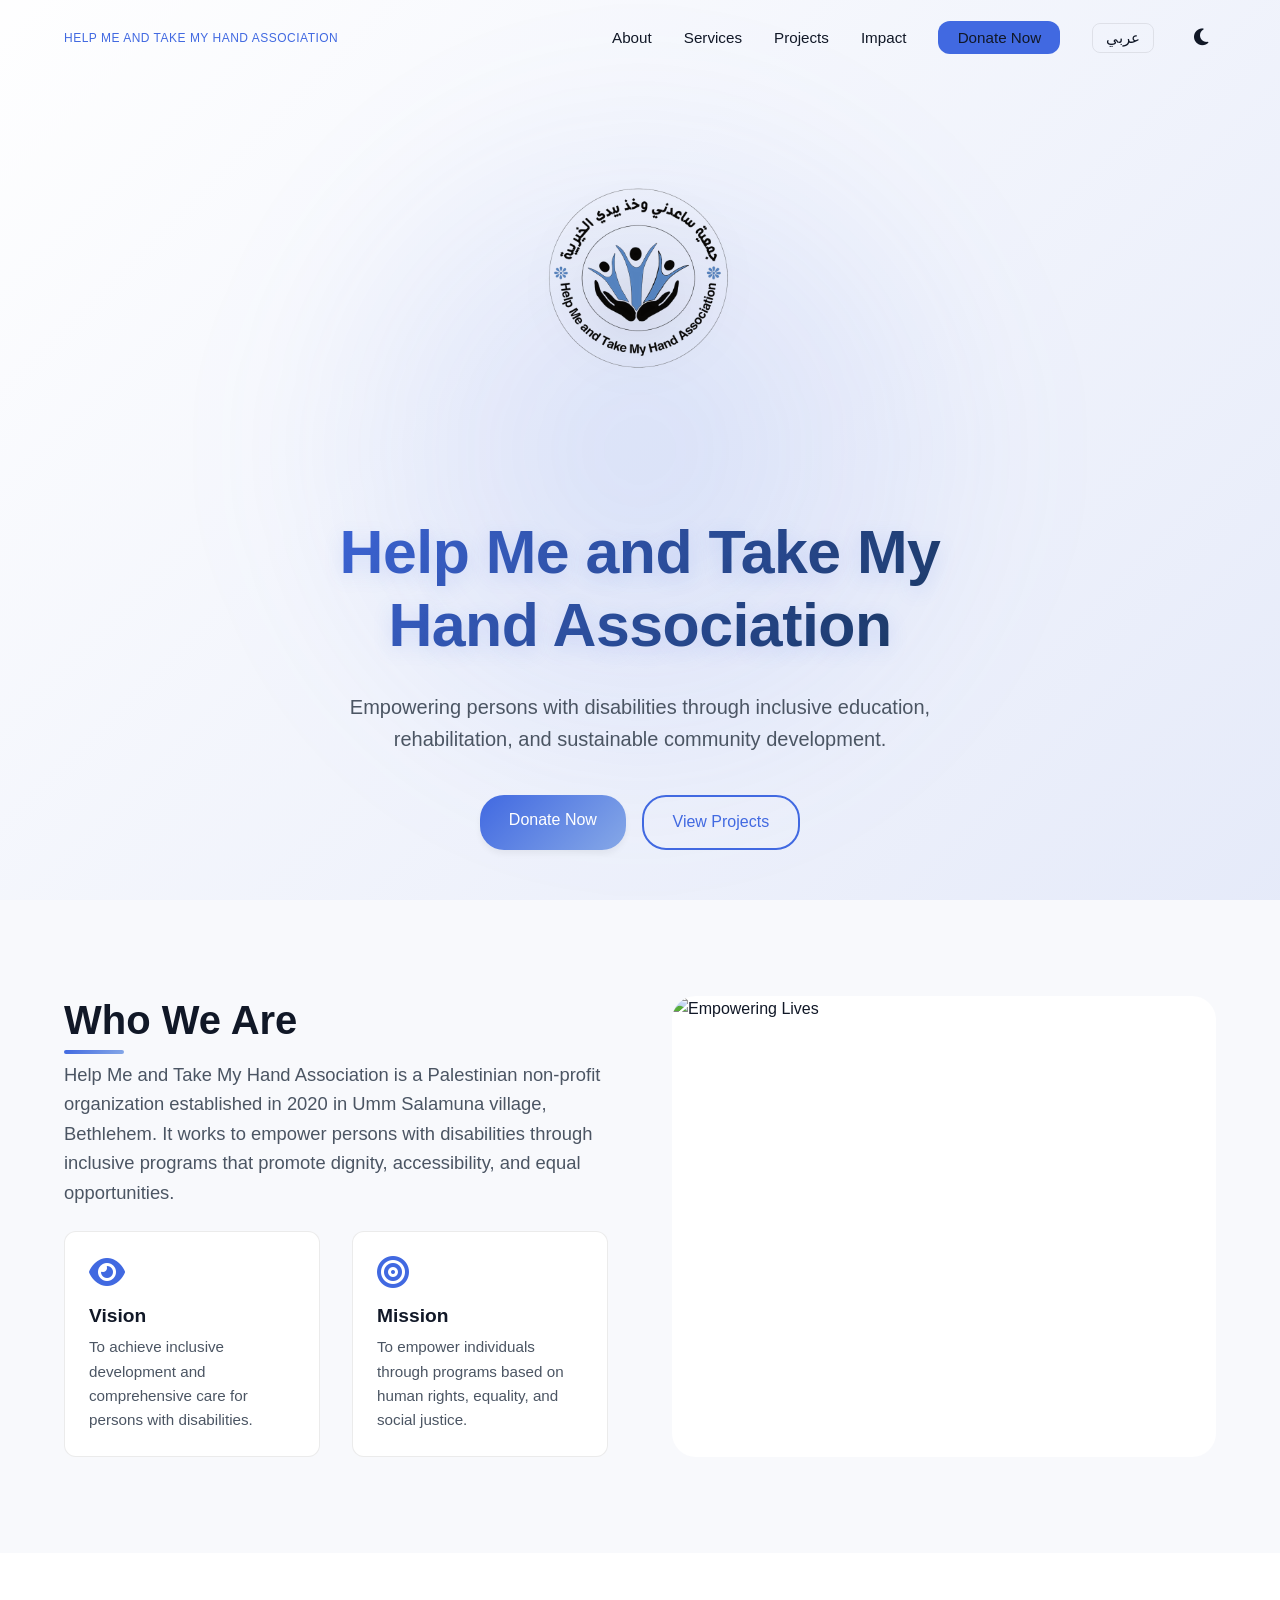
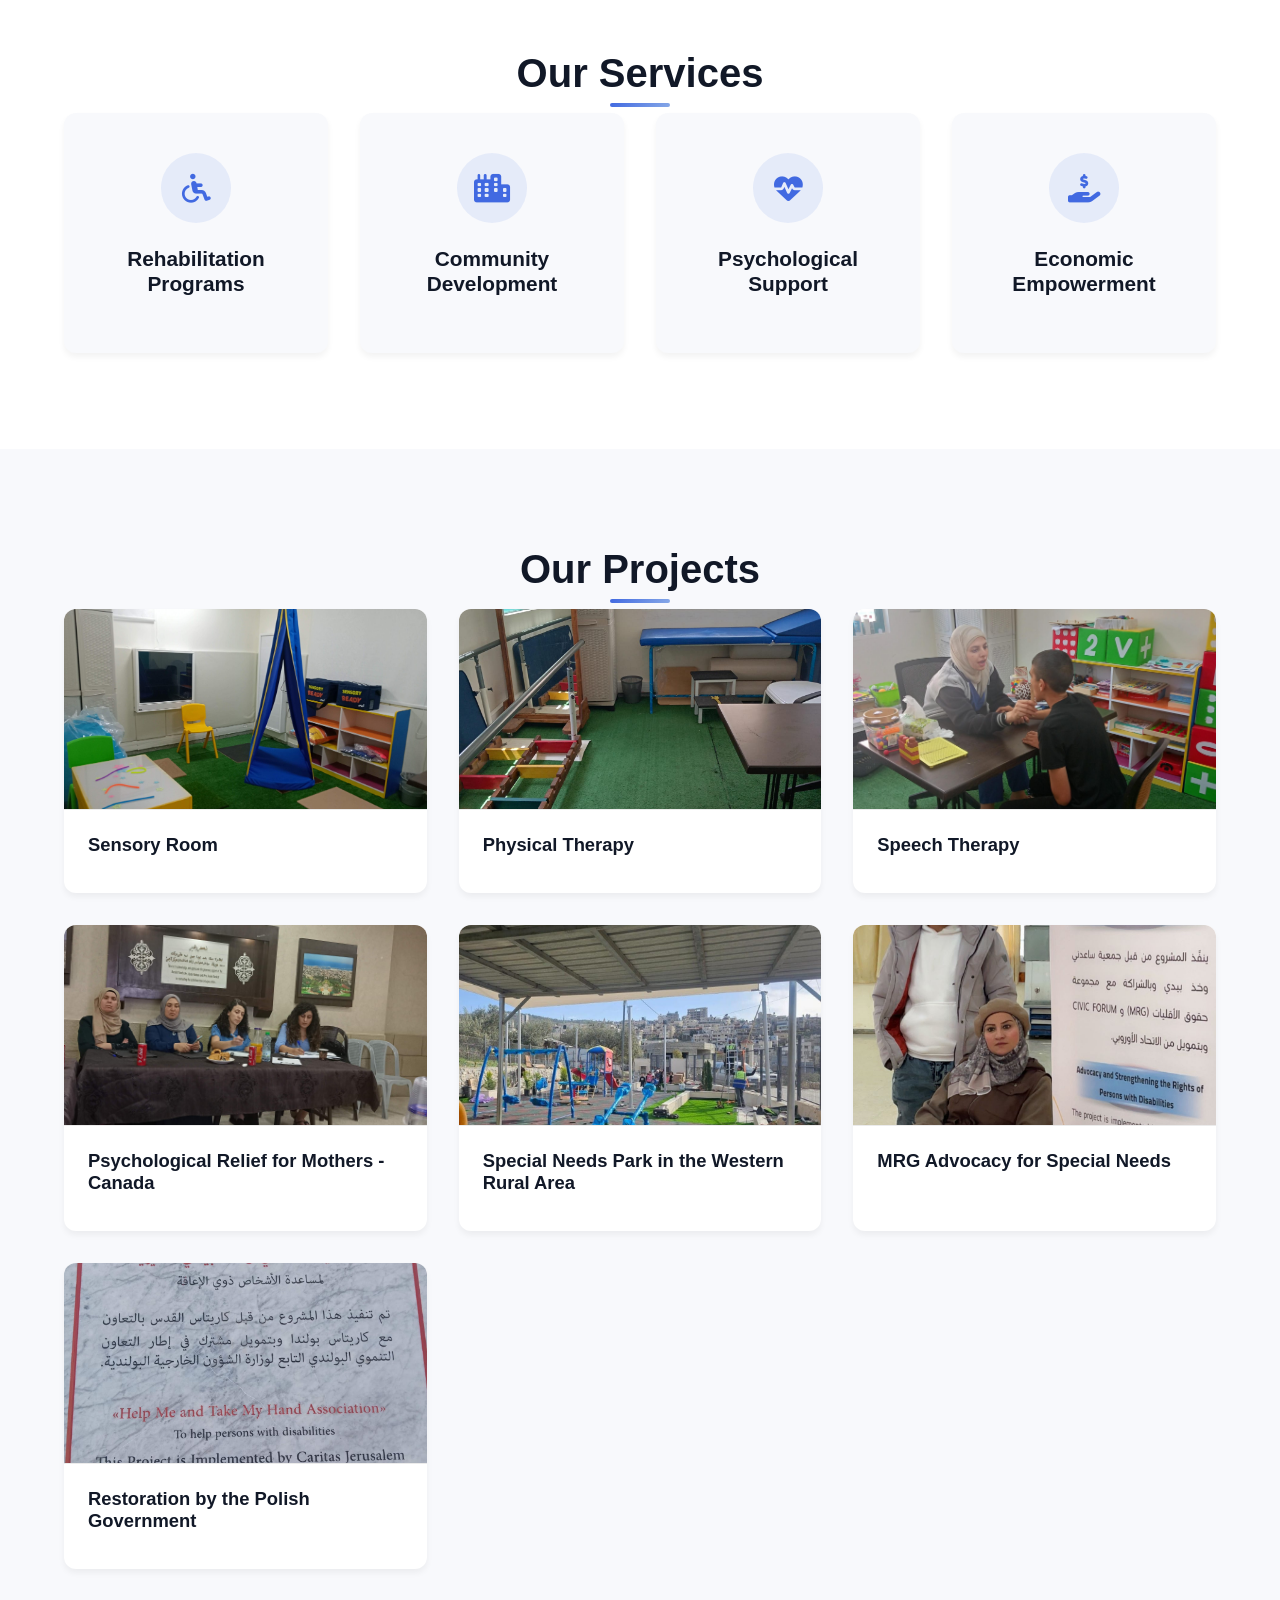
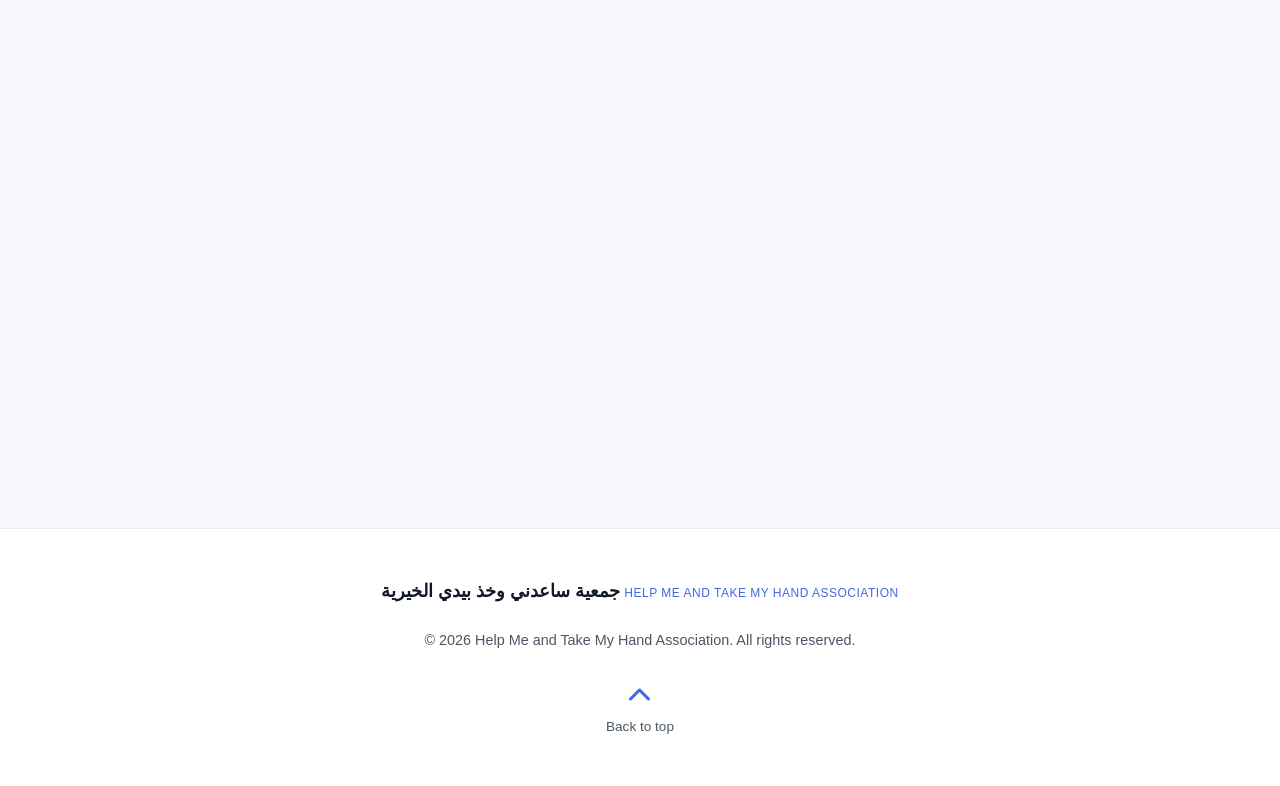
==== commit 21bed7fe: "Add About Us image 12.jpeg" ====
--- a/index.html
+++ b/index.html
@@ -140,13 +140,7 @@
                     </div>
                 </div>
                 <div class="about-image-wrapper">
-                    <div class="image-placeholder">
-                        <i class="fas fa-hands-holding-child"></i>
-                        <span>
-                            <span class="lang-en">Empowering Lives</span>
-                            <span class="lang-ar">نمكّن الأرواح</span>
-                        </span>
-                    </div>
+                    <img src="images/12.jpeg" alt="Empowering Lives" style="width: 100%; height: 100%; object-fit: cover;">
                 </div>
             </div>
         </section>
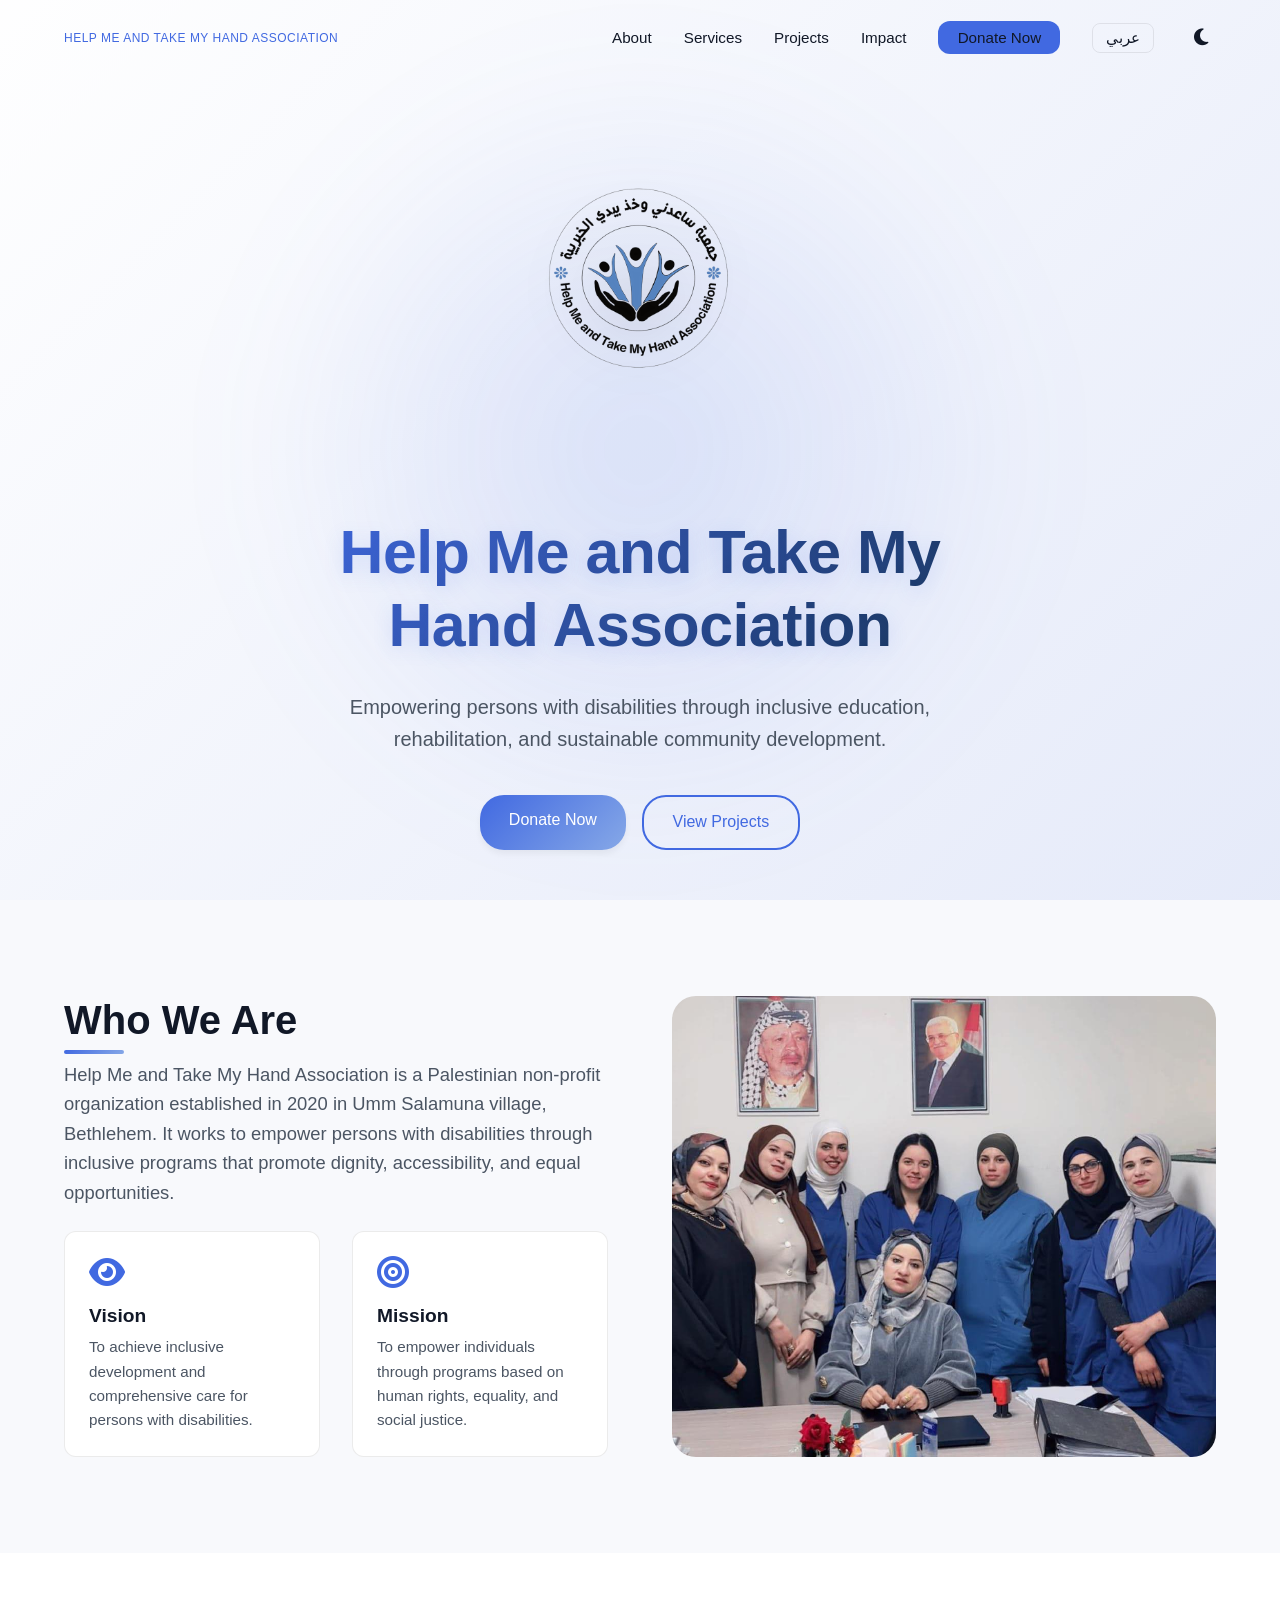
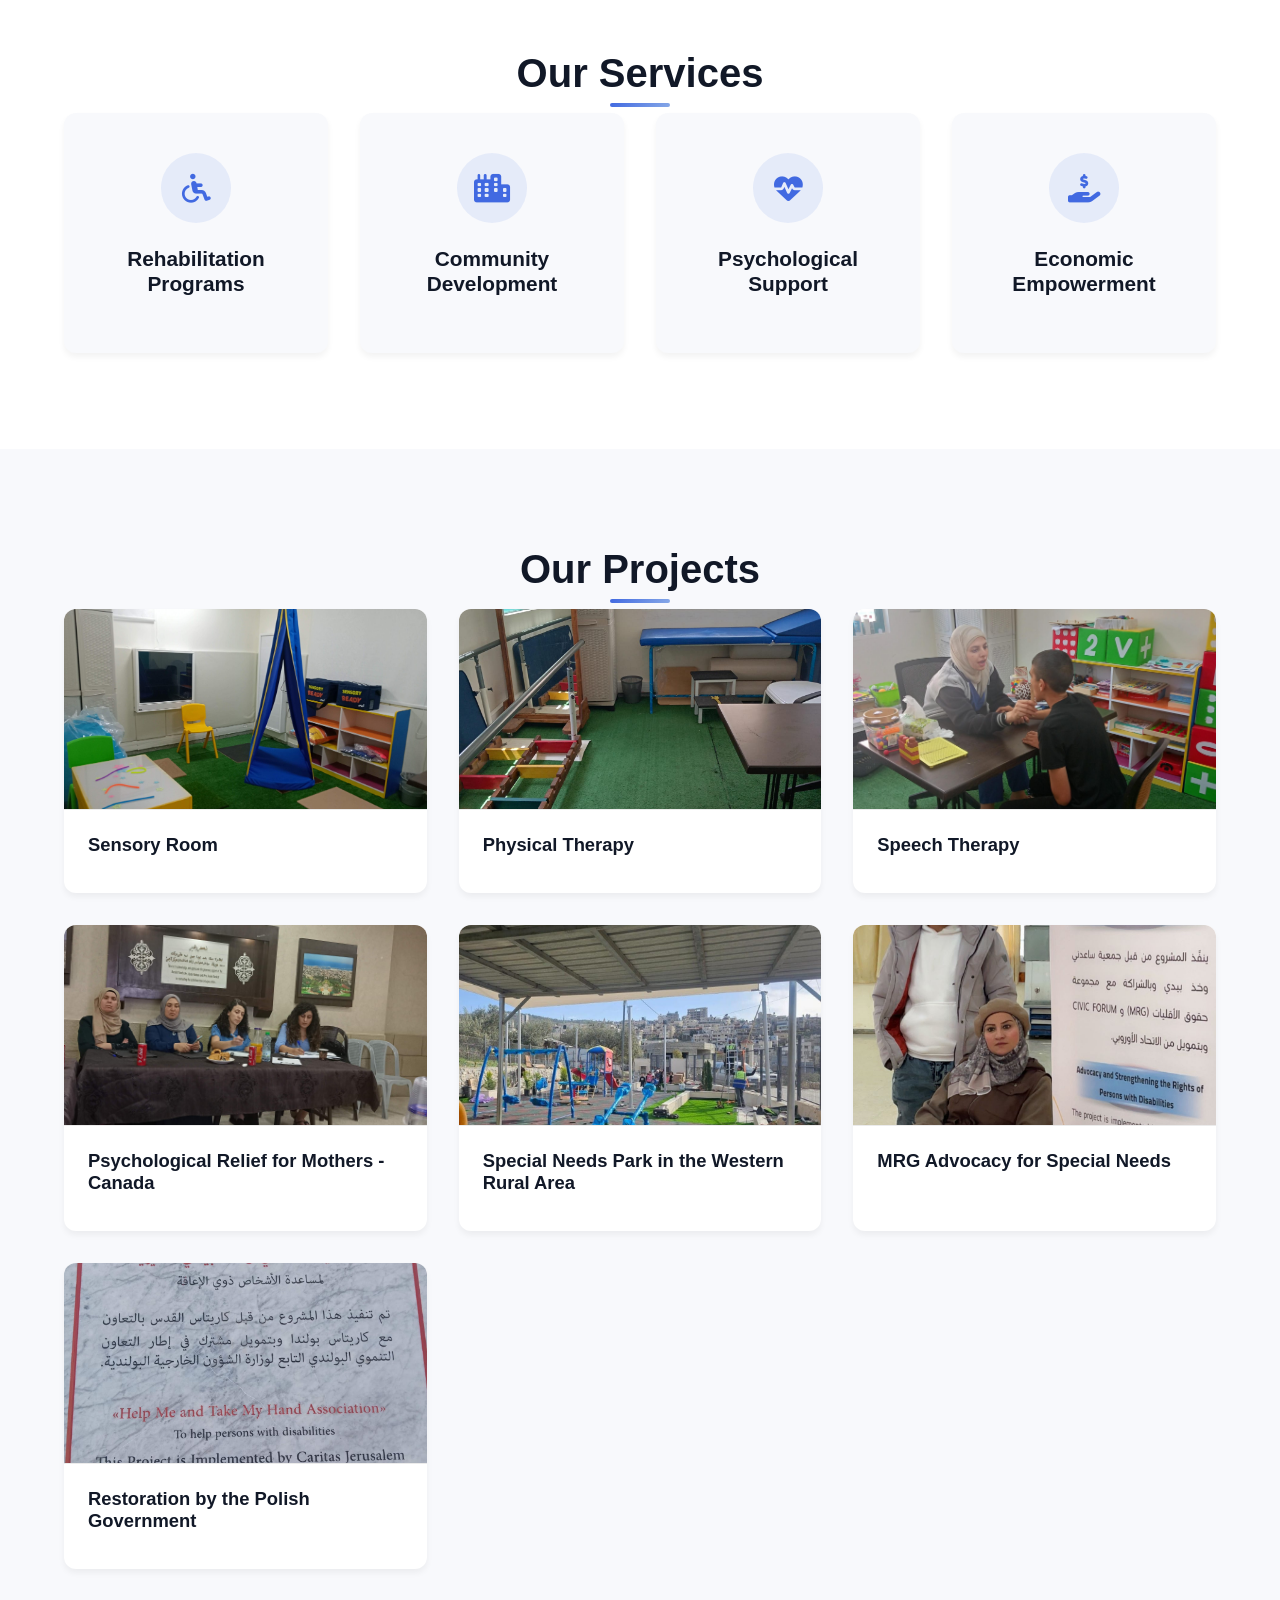
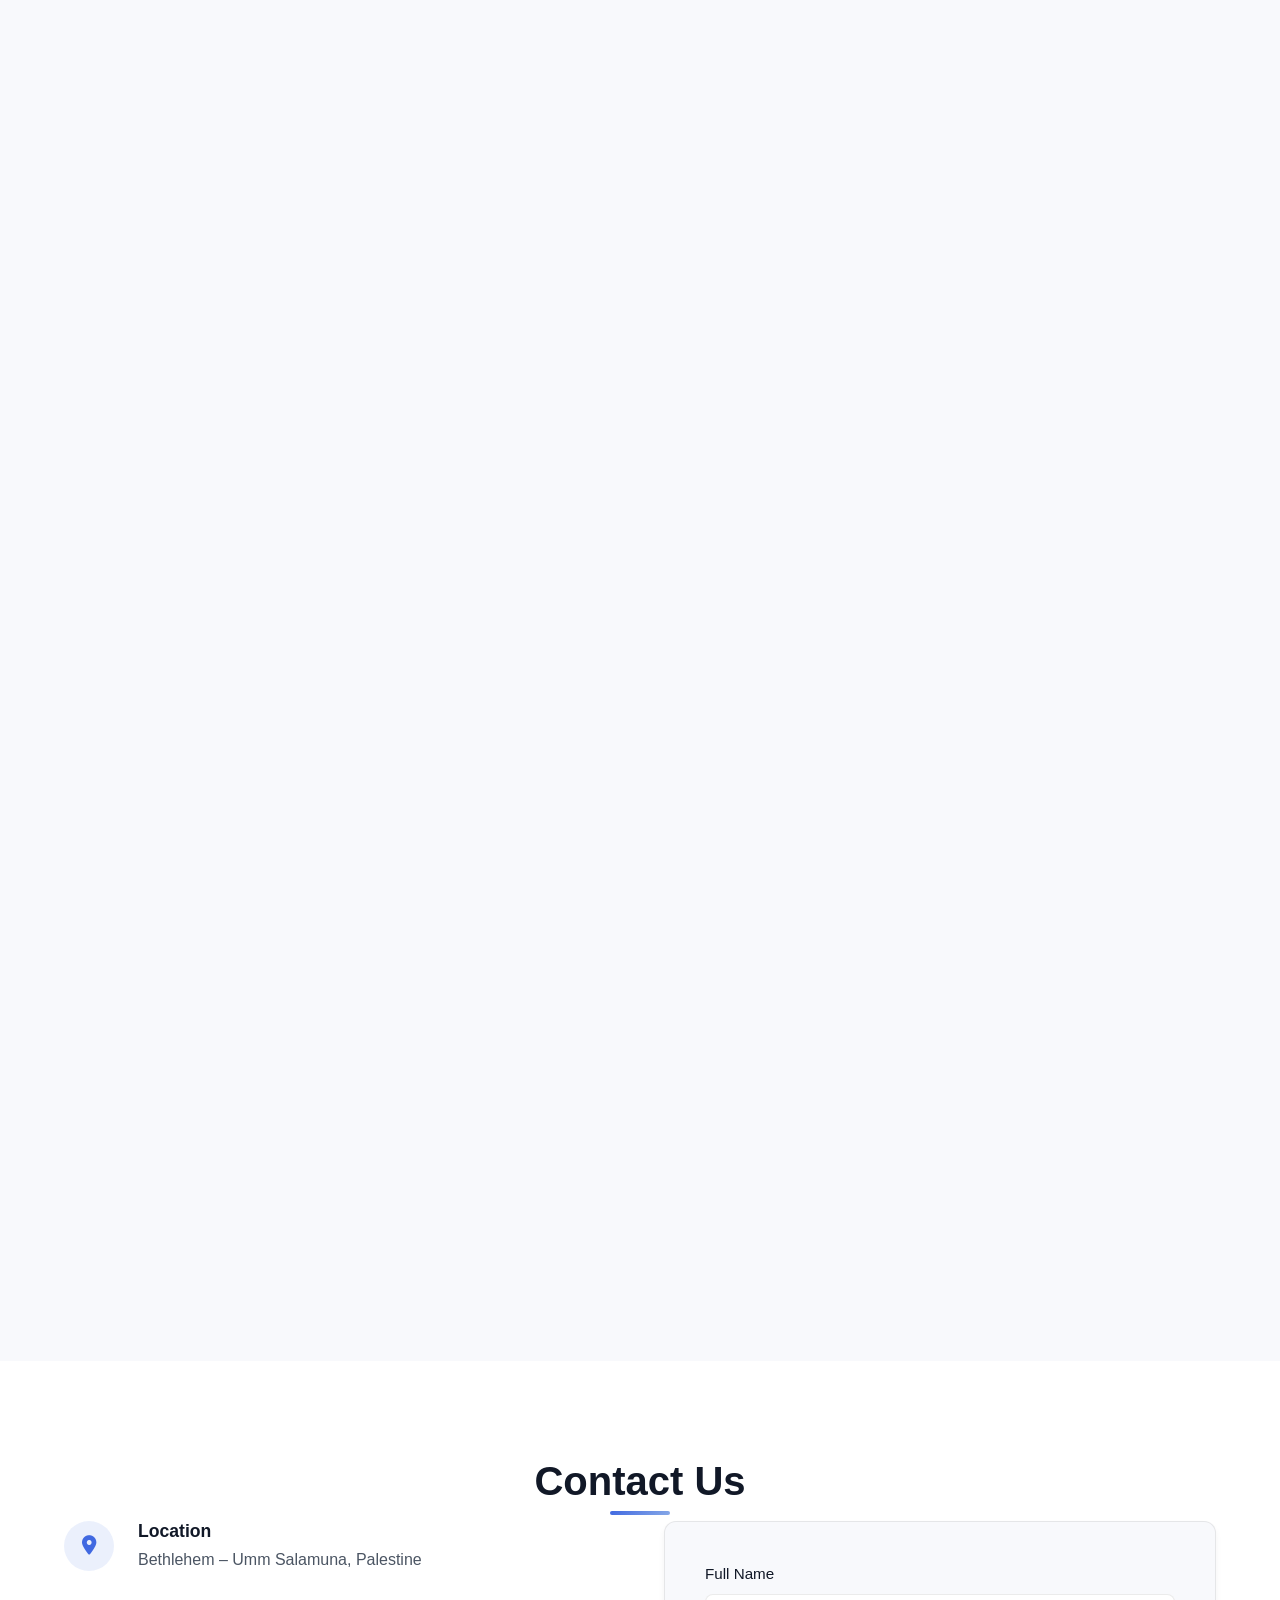
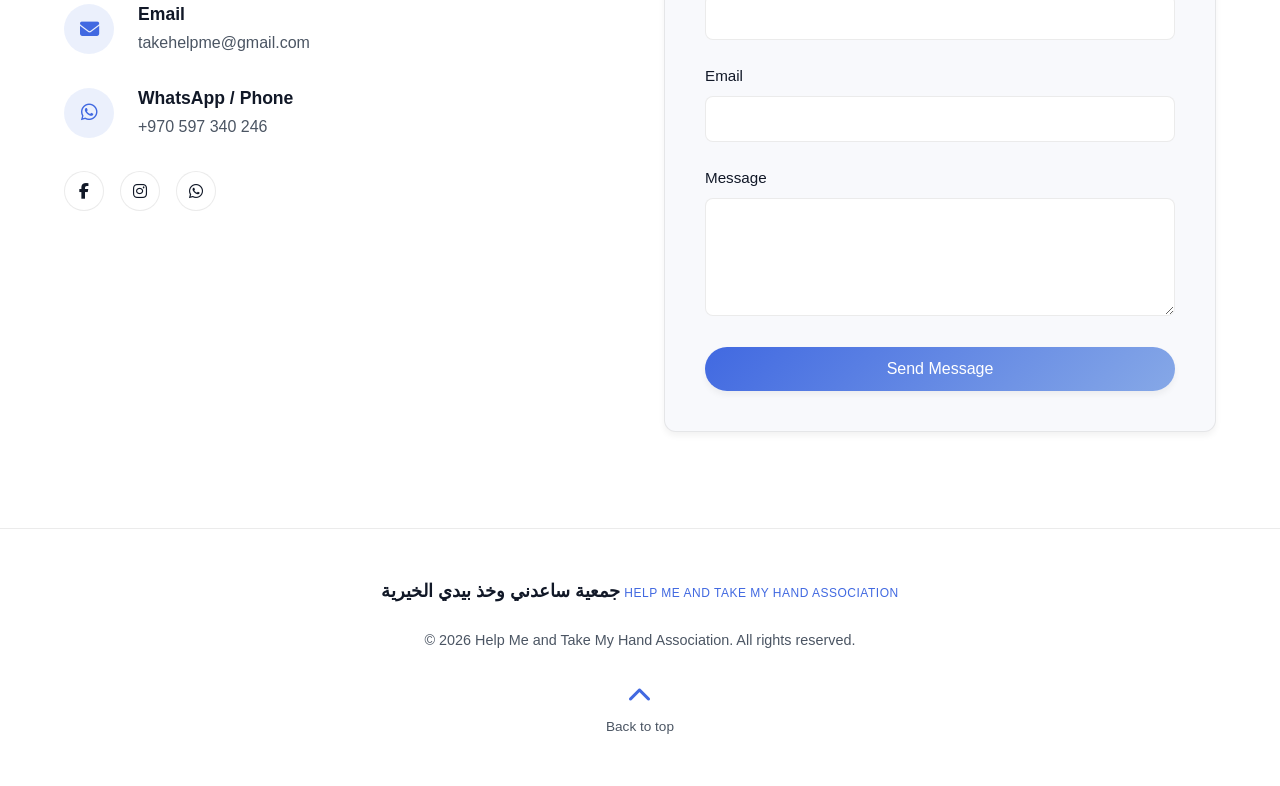
==== commit fec70765: "Update project text: Save the Children support" ====
--- a/index.html
+++ b/index.html
@@ -140,7 +140,8 @@
                     </div>
                 </div>
                 <div class="about-image-wrapper">
-                    <img src="images/12.jpeg" alt="Empowering Lives" style="width: 100%; height: 100%; object-fit: cover;">
+                    <img src="images/12.jpeg" alt="Empowering Lives"
+                        style="width: 100%; height: 100%; object-fit: cover;">
                 </div>
             </div>
         </section>
@@ -264,7 +265,7 @@
                         <div class="project-content">
                             <h3>
                                 <span class="lang-en">Special Needs Park in the Western Rural Area</span>
-                                <span class="lang-ar">منتزه لذوي الاحتياجات الخاصة في الريف الغربي</span>
+                                <span class="lang-ar">دعم من إنقاذ الطفل Save the Children</span>
                             </h3>
                         </div>
                     </div>
@@ -446,7 +447,8 @@
                                     <span class="lang-en">WhatsApp / Phone</span>
                                     <span class="lang-ar">واتساب / الهاتف</span>
                                 </h4>
-                                <a href="https://wa.me/970597340246" target="_blank" rel="noopener noreferrer" dir="ltr">+970 597 340 246</a>
+                                <a href="https://wa.me/970597340246" target="_blank" rel="noopener noreferrer"
+                                    dir="ltr">+970 597 340 246</a>
                             </div>
                         </div>
 
@@ -455,8 +457,8 @@
                                 rel="noopener noreferrer" aria-label="Facebook"><i class="fab fa-facebook-f"></i></a>
                             <a href="https://www.instagram.com/helpme.association/" target="_blank"
                                 rel="noopener noreferrer" aria-label="Instagram"><i class="fab fa-instagram"></i></a>
-                            <a href="https://wa.me/970597340246" target="_blank"
-                                rel="noopener noreferrer" aria-label="WhatsApp"><i class="fab fa-whatsapp"></i></a>
+                            <a href="https://wa.me/970597340246" target="_blank" rel="noopener noreferrer"
+                                aria-label="WhatsApp"><i class="fab fa-whatsapp"></i></a>
                         </div>
                     </div>
 
@@ -466,7 +468,7 @@
                             <input type="text" name="_honey" style="display:none">
                             <input type="hidden" name="_captcha" value="false">
                             <input type="hidden" name="_subject" value="رسالة جديدة من موقع جمعية ساعدني وخذ بيدي">
-                            
+
                             <div class="form-group">
                                 <label for="name">
                                     <span class="lang-en">Full Name</span>
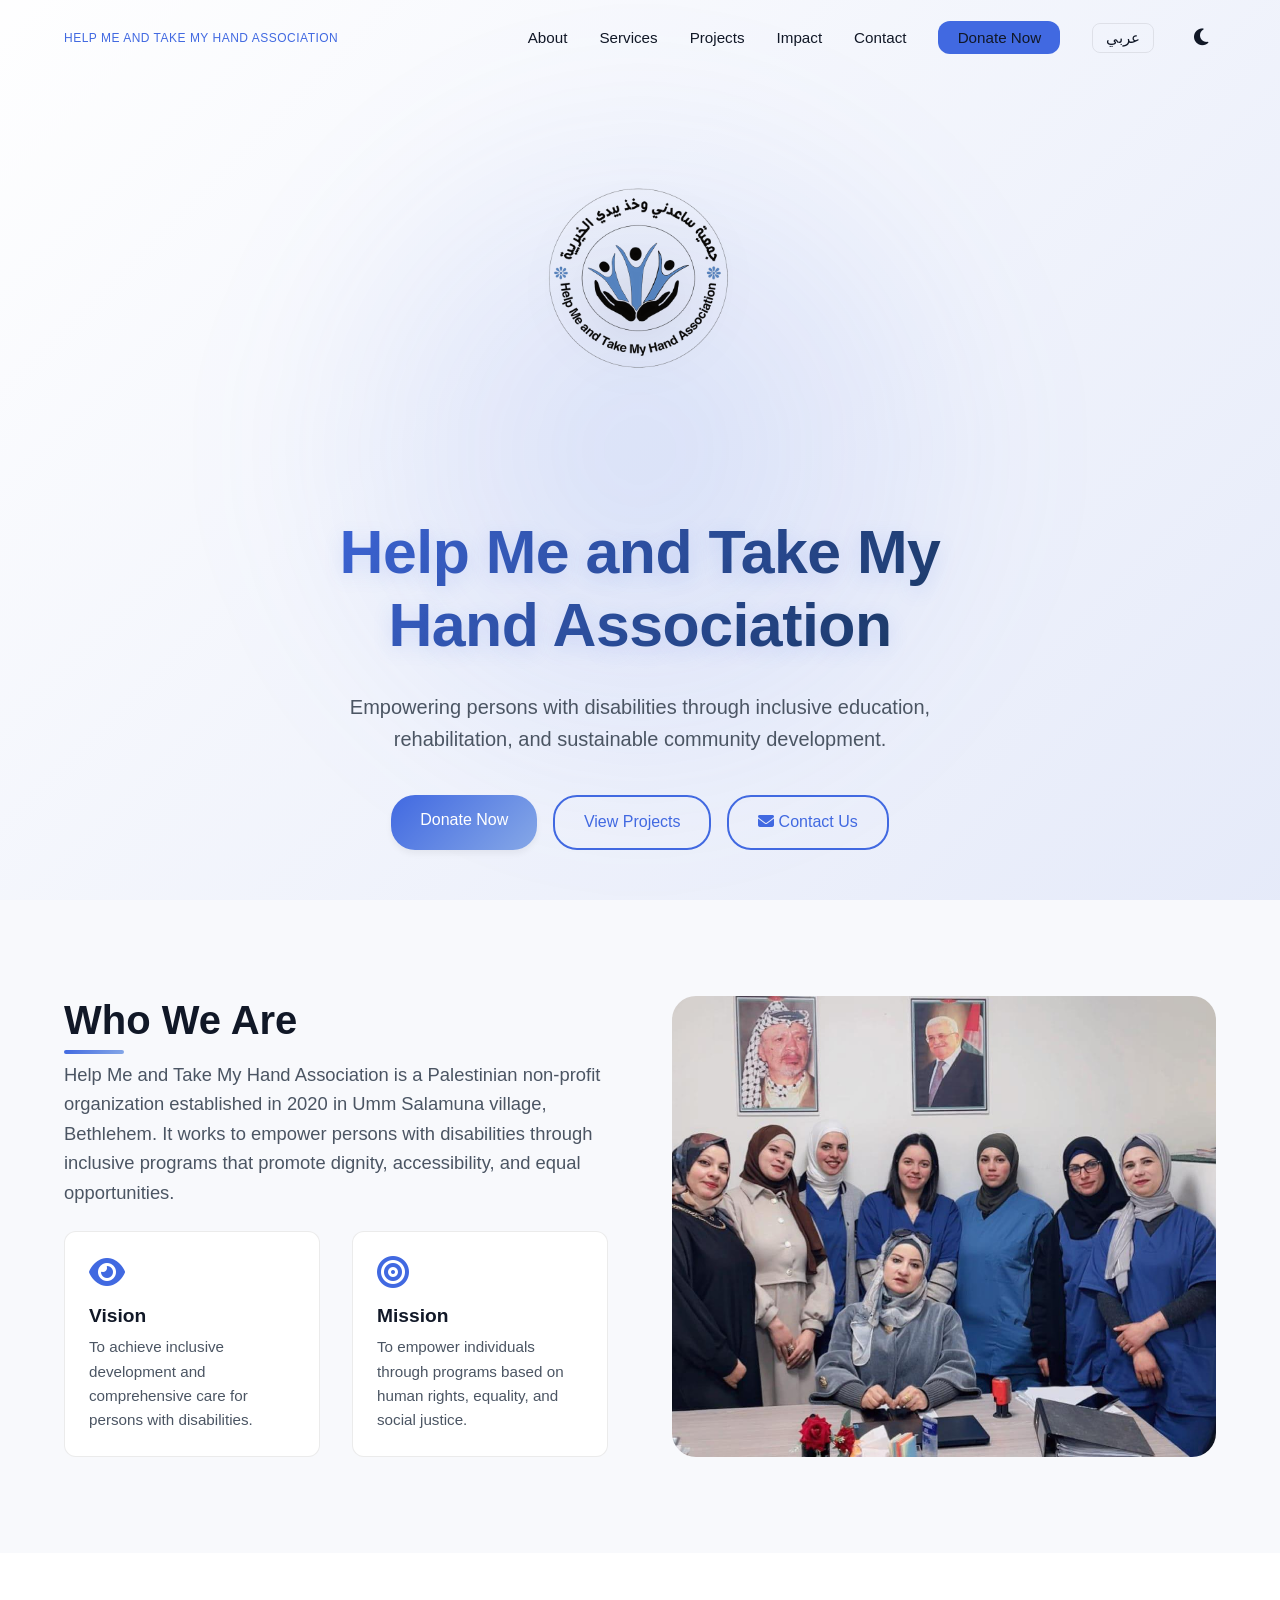
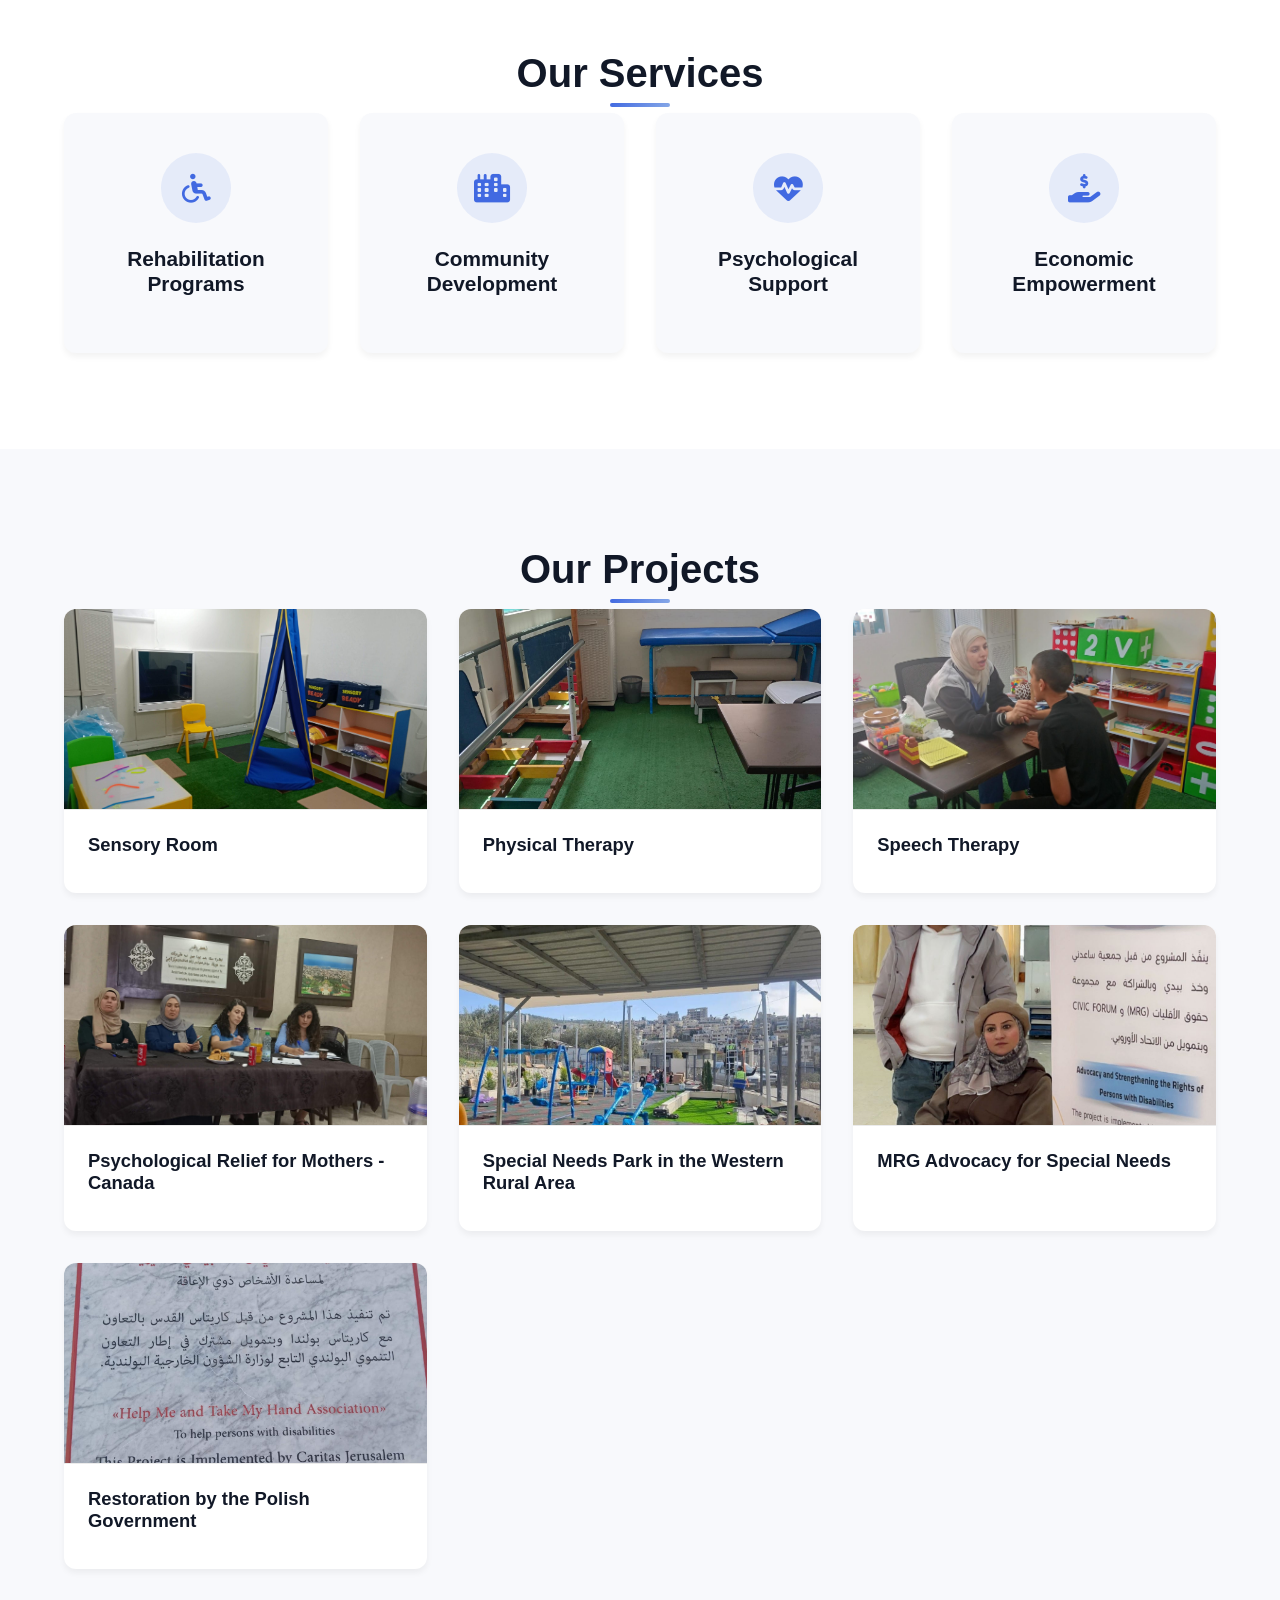
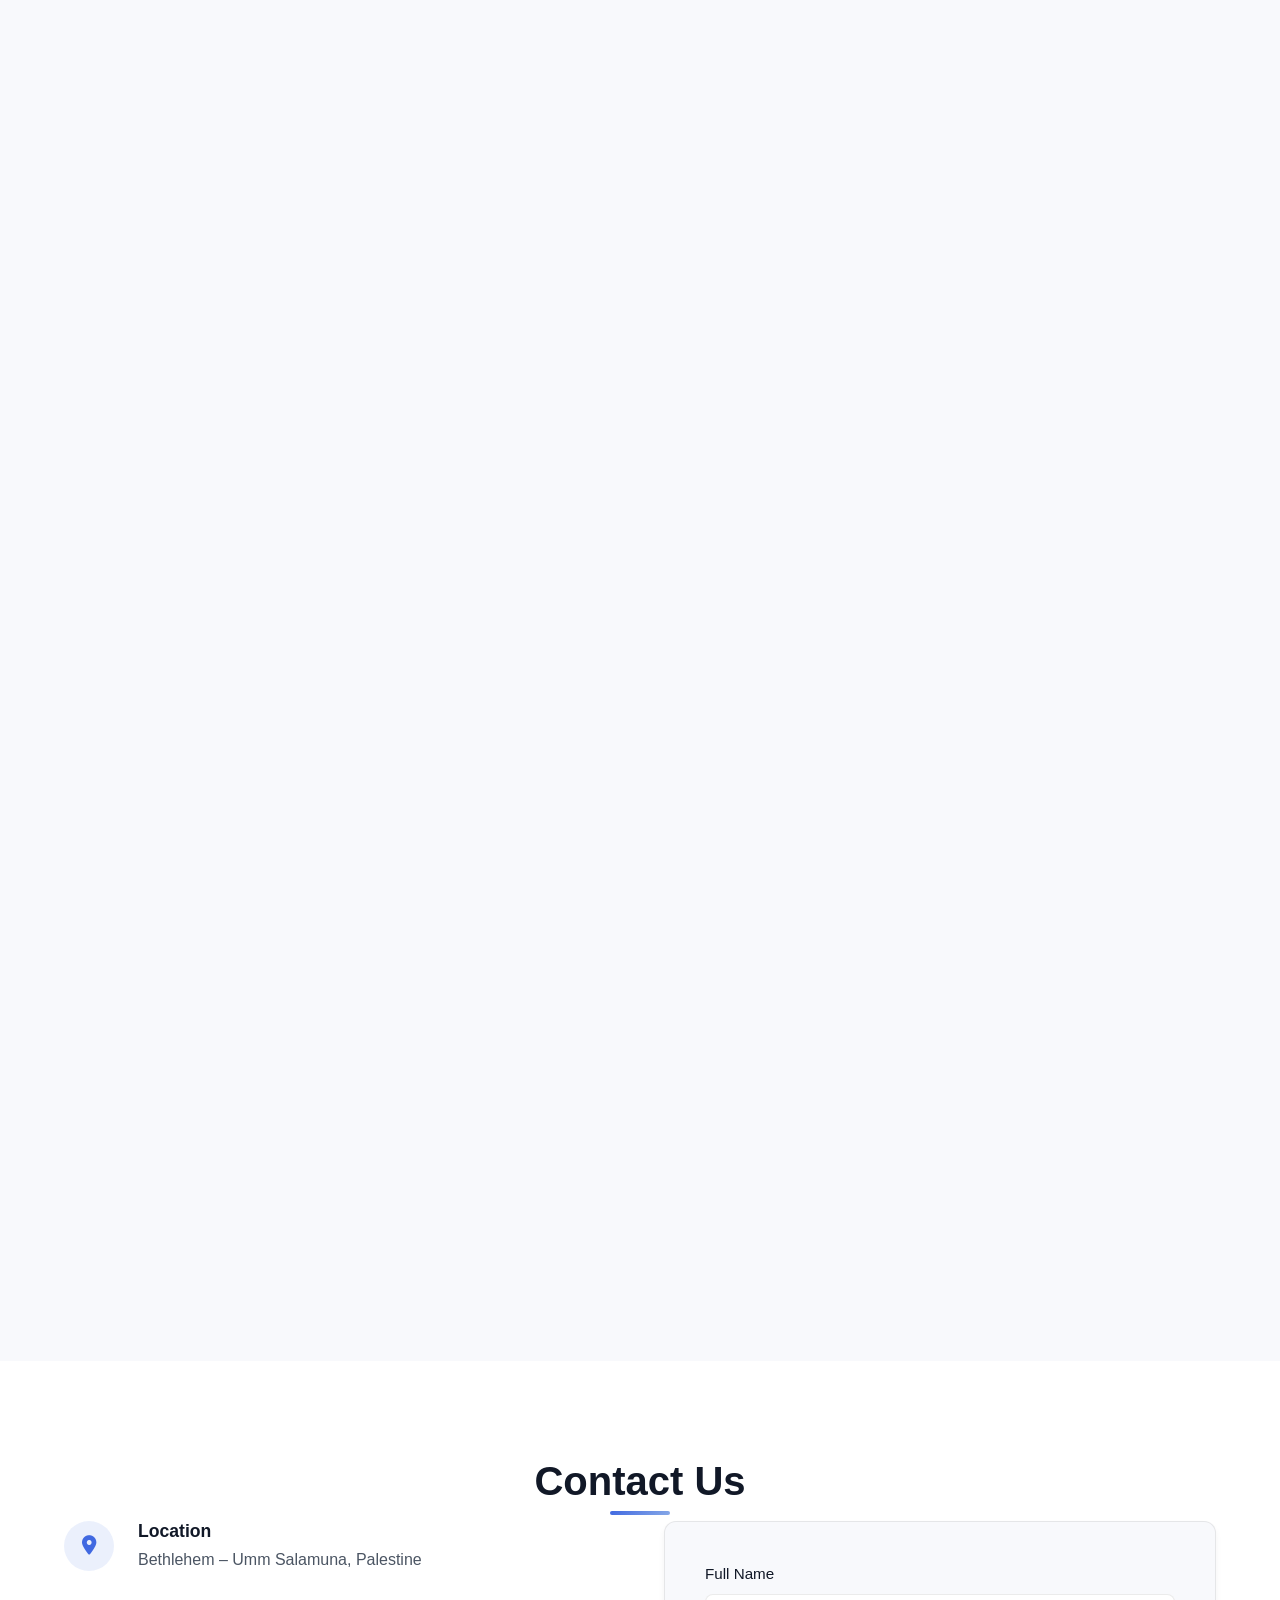
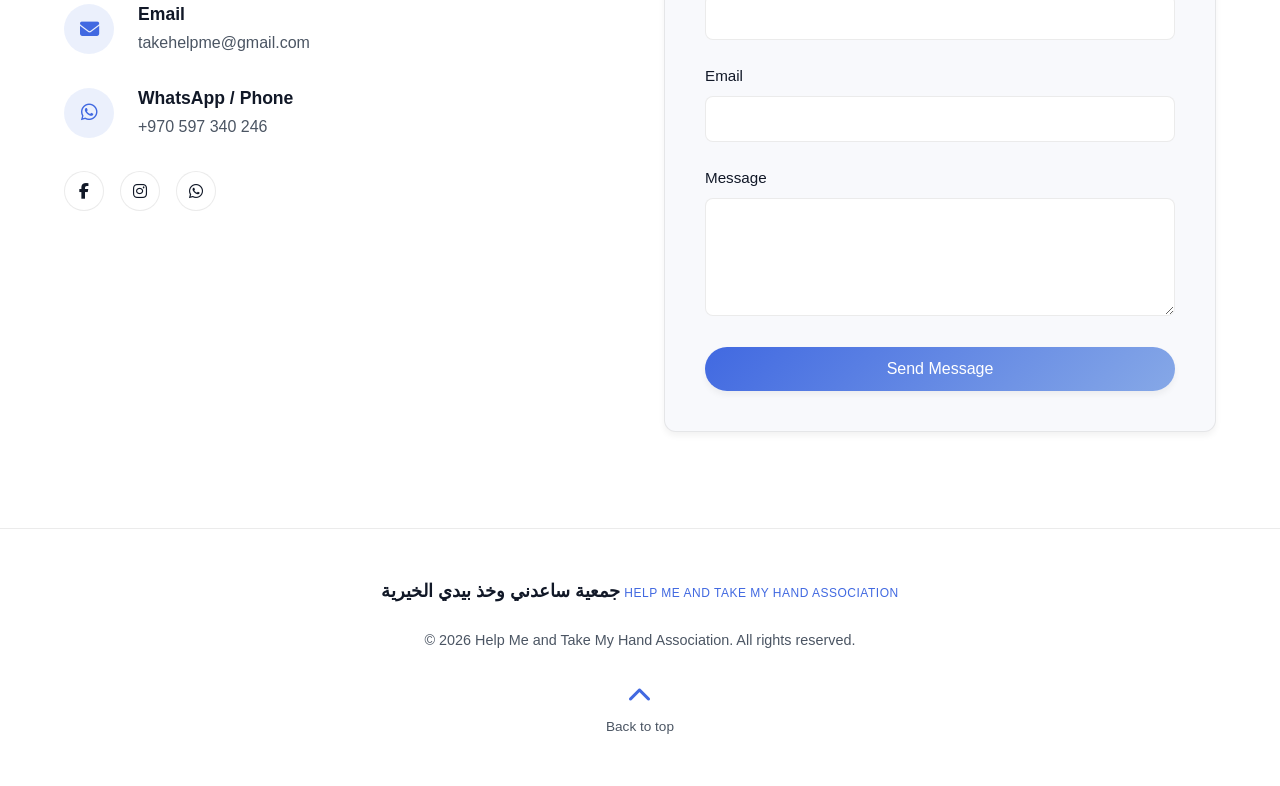
==== commit a9c8feec: "Remove QR code from donate section" ====
--- a/index.html
+++ b/index.html
@@ -7,7 +7,7 @@
 
     <!-- Security Configuration -->
     <meta http-equiv="Content-Security-Policy"
-        content="default-src 'self'; script-src 'self' 'unsafe-inline'; style-src 'self' 'unsafe-inline' https://fonts.googleapis.com https://cdnjs.cloudflare.com; font-src 'self' https://fonts.gstatic.com https://cdnjs.cloudflare.com; img-src 'self' data:; connect-src 'none'; object-src 'none'; base-uri 'self';">
+        content="default-src 'self'; script-src 'self' 'unsafe-inline'; style-src 'self' 'unsafe-inline' https://fonts.googleapis.com https://cdnjs.cloudflare.com; font-src 'self' https://fonts.gstatic.com https://cdnjs.cloudflare.com; img-src 'self' data:; connect-src https://formsubmit.co; object-src 'none'; base-uri 'self';">
     <meta http-equiv="X-XSS-Protection" content="1; mode=block">
     <meta http-equiv="X-Content-Type-Options" content="nosniff">
     <meta name="referrer" content="strict-origin-when-cross-origin">
@@ -49,6 +49,8 @@
                 <li><a href="#projects"><span class="lang-en">Projects</span><span class="lang-ar">المشاريع</span></a>
                 </li>
                 <li><a href="#impact"><span class="lang-en">Impact</span><span class="lang-ar">الأثر</span></a></li>
+                <li><a href="#contact"><span class="lang-en">Contact</span><span class="lang-ar">اتصل بنا</span></a>
+                </li>
                 <li><a href="#donate" class="btn-donate-sm"><span class="lang-en">Donate Now</span><span
                             class="lang-ar">تبرع الآن</span></a></li>
                 <li>
@@ -89,6 +91,8 @@
                             class="lang-ar">تبرع الآن</span></a>
                     <a href="#projects" class="btn btn-outline"><span class="lang-en">View Projects</span><span
                             class="lang-ar">تصفح المشاريع</span></a>
+                    <a href="#contact" class="btn btn-outline"><i class="fas fa-envelope"></i> <span
+                            class="lang-en">Contact Us</span><span class="lang-ar">اتصل بنا</span></a>
                 </div>
             </div>
         </section>
@@ -347,13 +351,7 @@
                                 disabilities.</span>
                             <span class="lang-ar">مساهمتك تؤثر بشكل مباشر في حياة الأشخاص ذوي الإعاقة.</span>
                         </p>
-                        <div class="qr-placeholder mt-4">
-                            <i class="fas fa-qrcode fa-4x"></i>
-                            <p>
-                                <span class="lang-en">Scan to Donate</span>
-                                <span class="lang-ar">امسح الكود للتبرع</span>
-                            </p>
-                        </div>
+
                     </div>
 
                     <div class="donate-card">
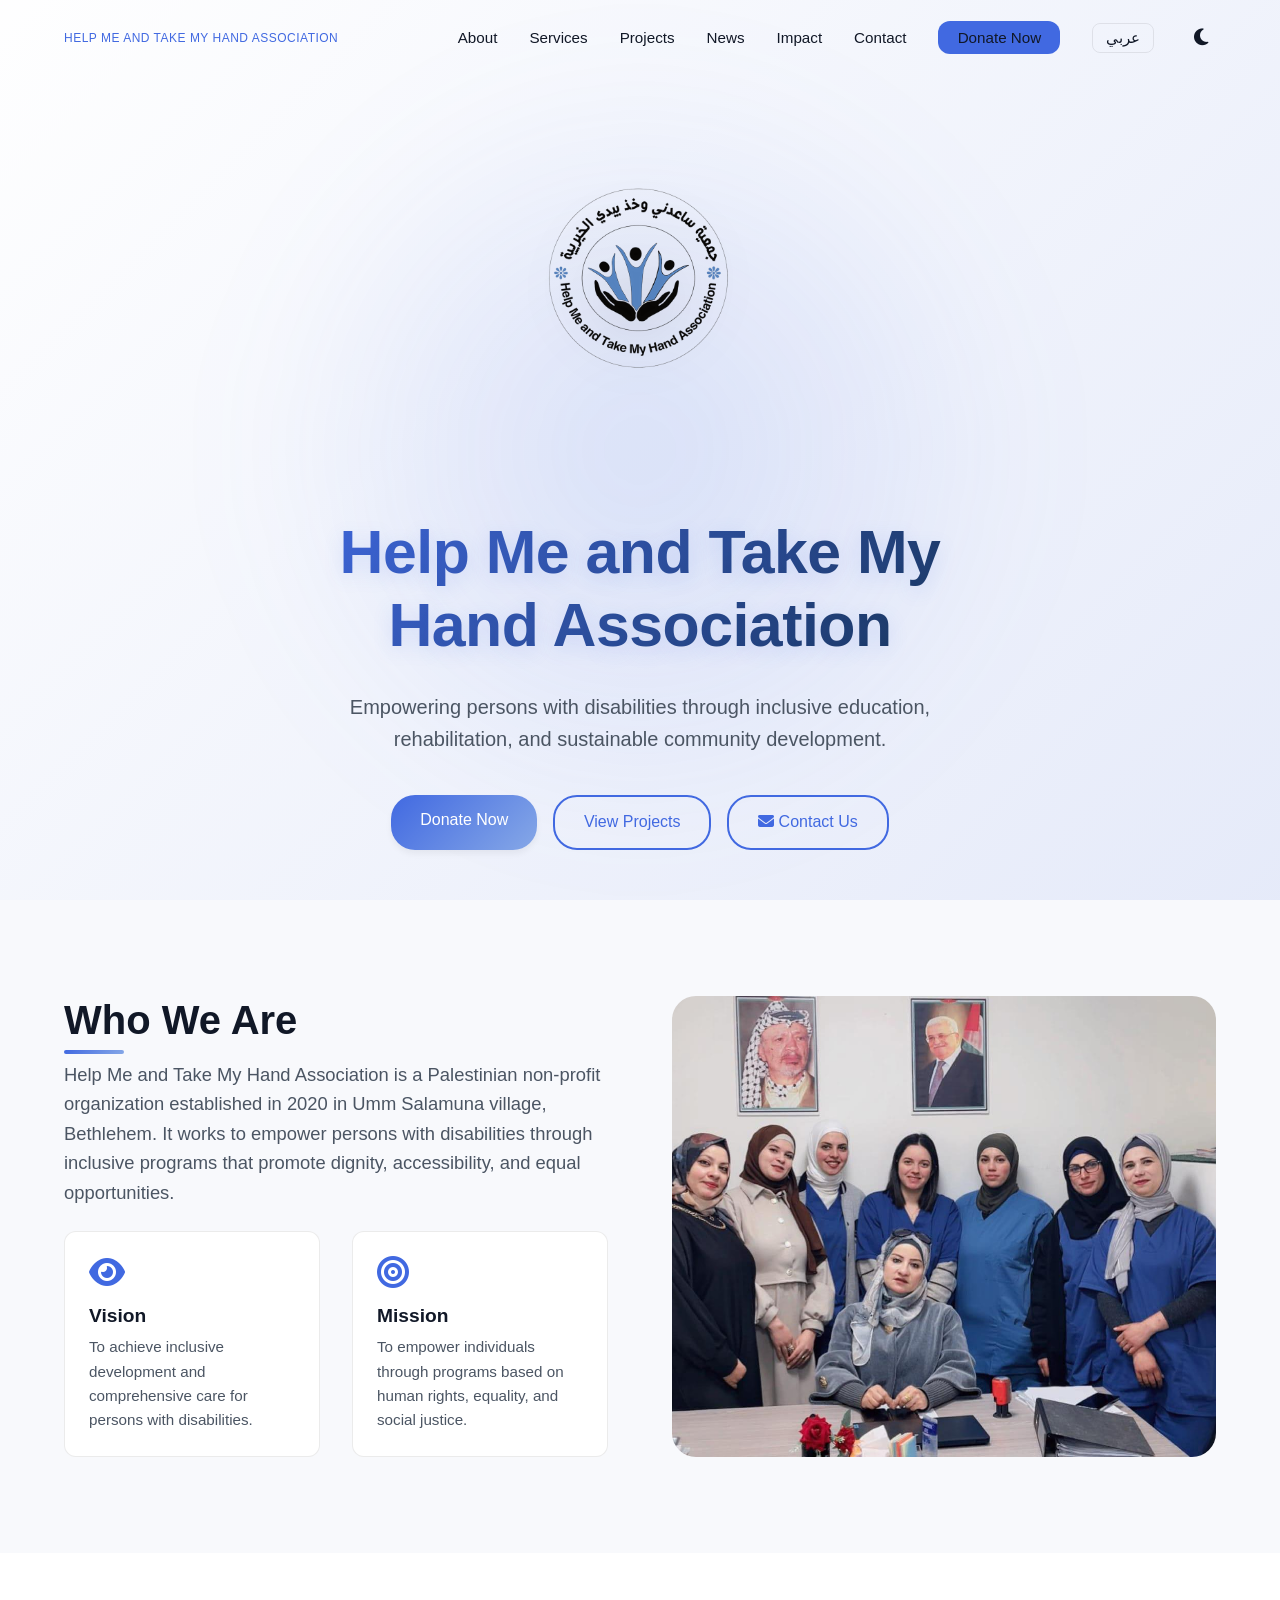
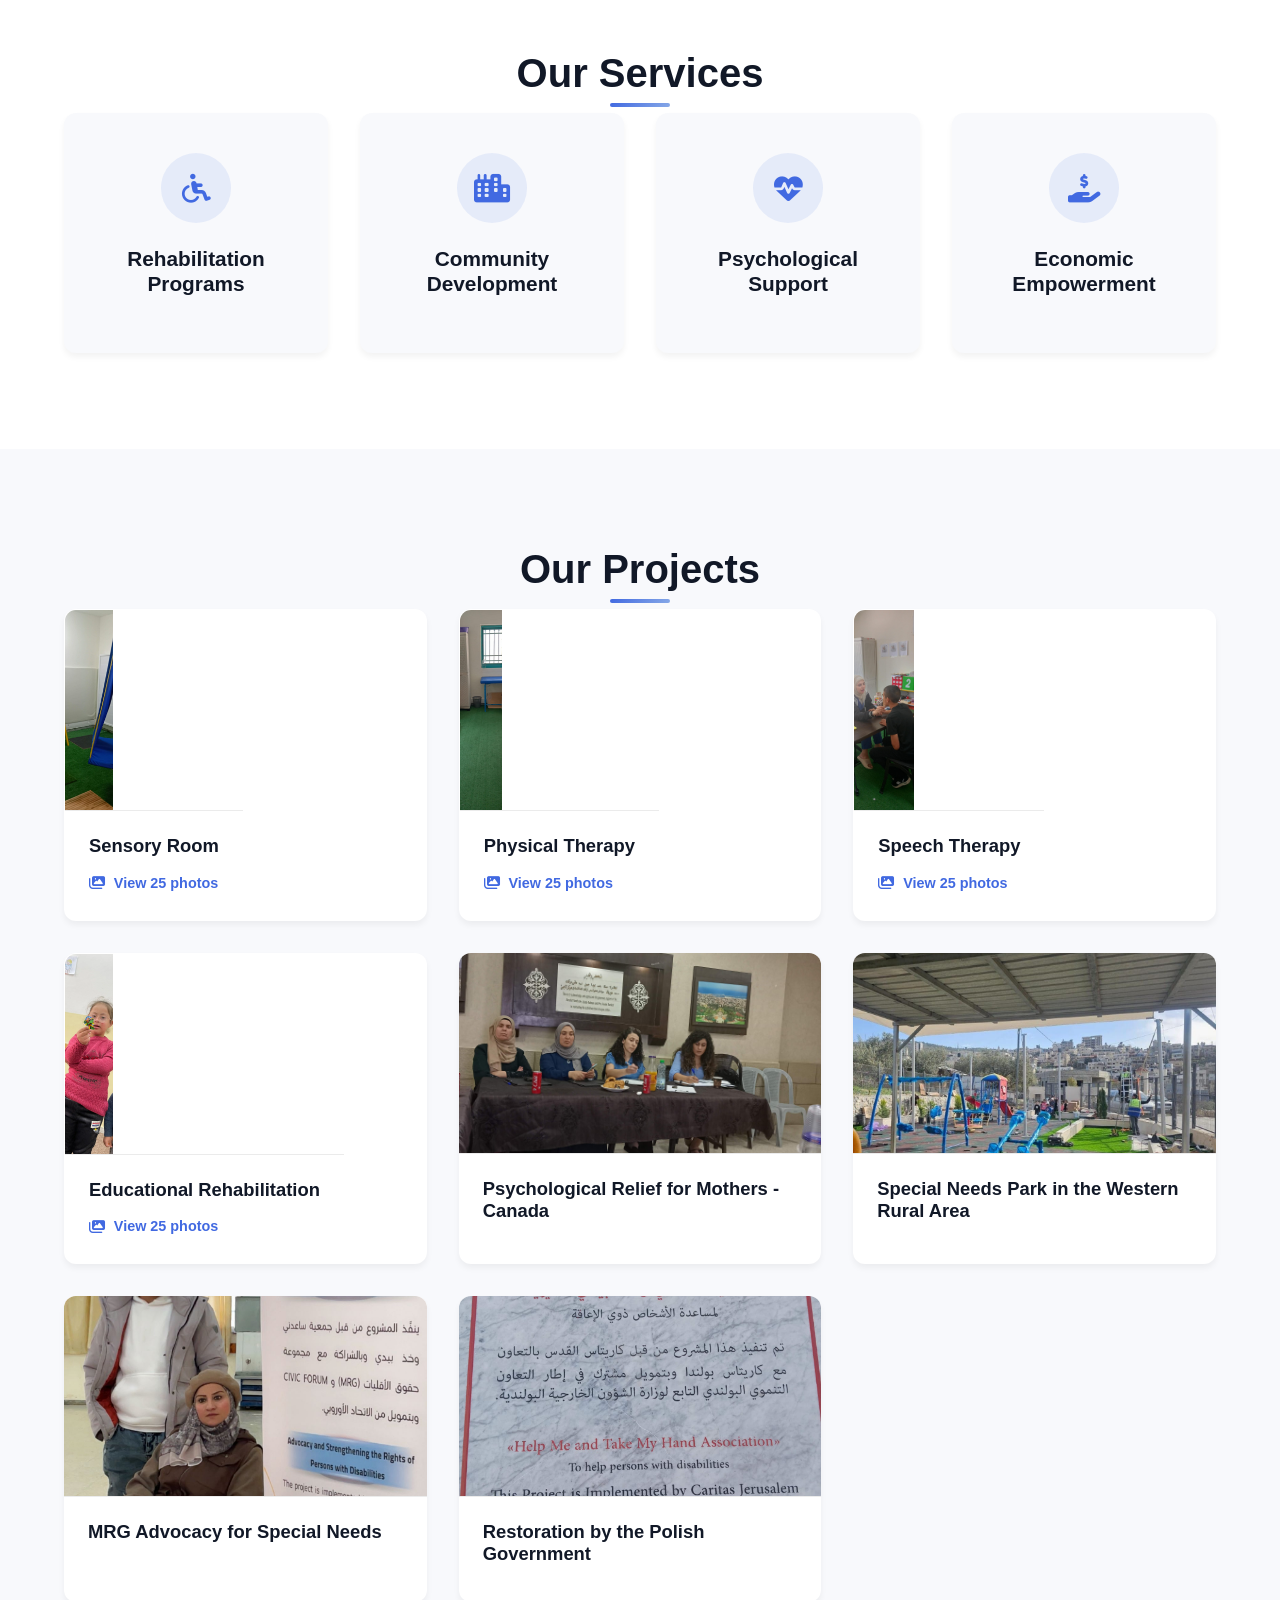
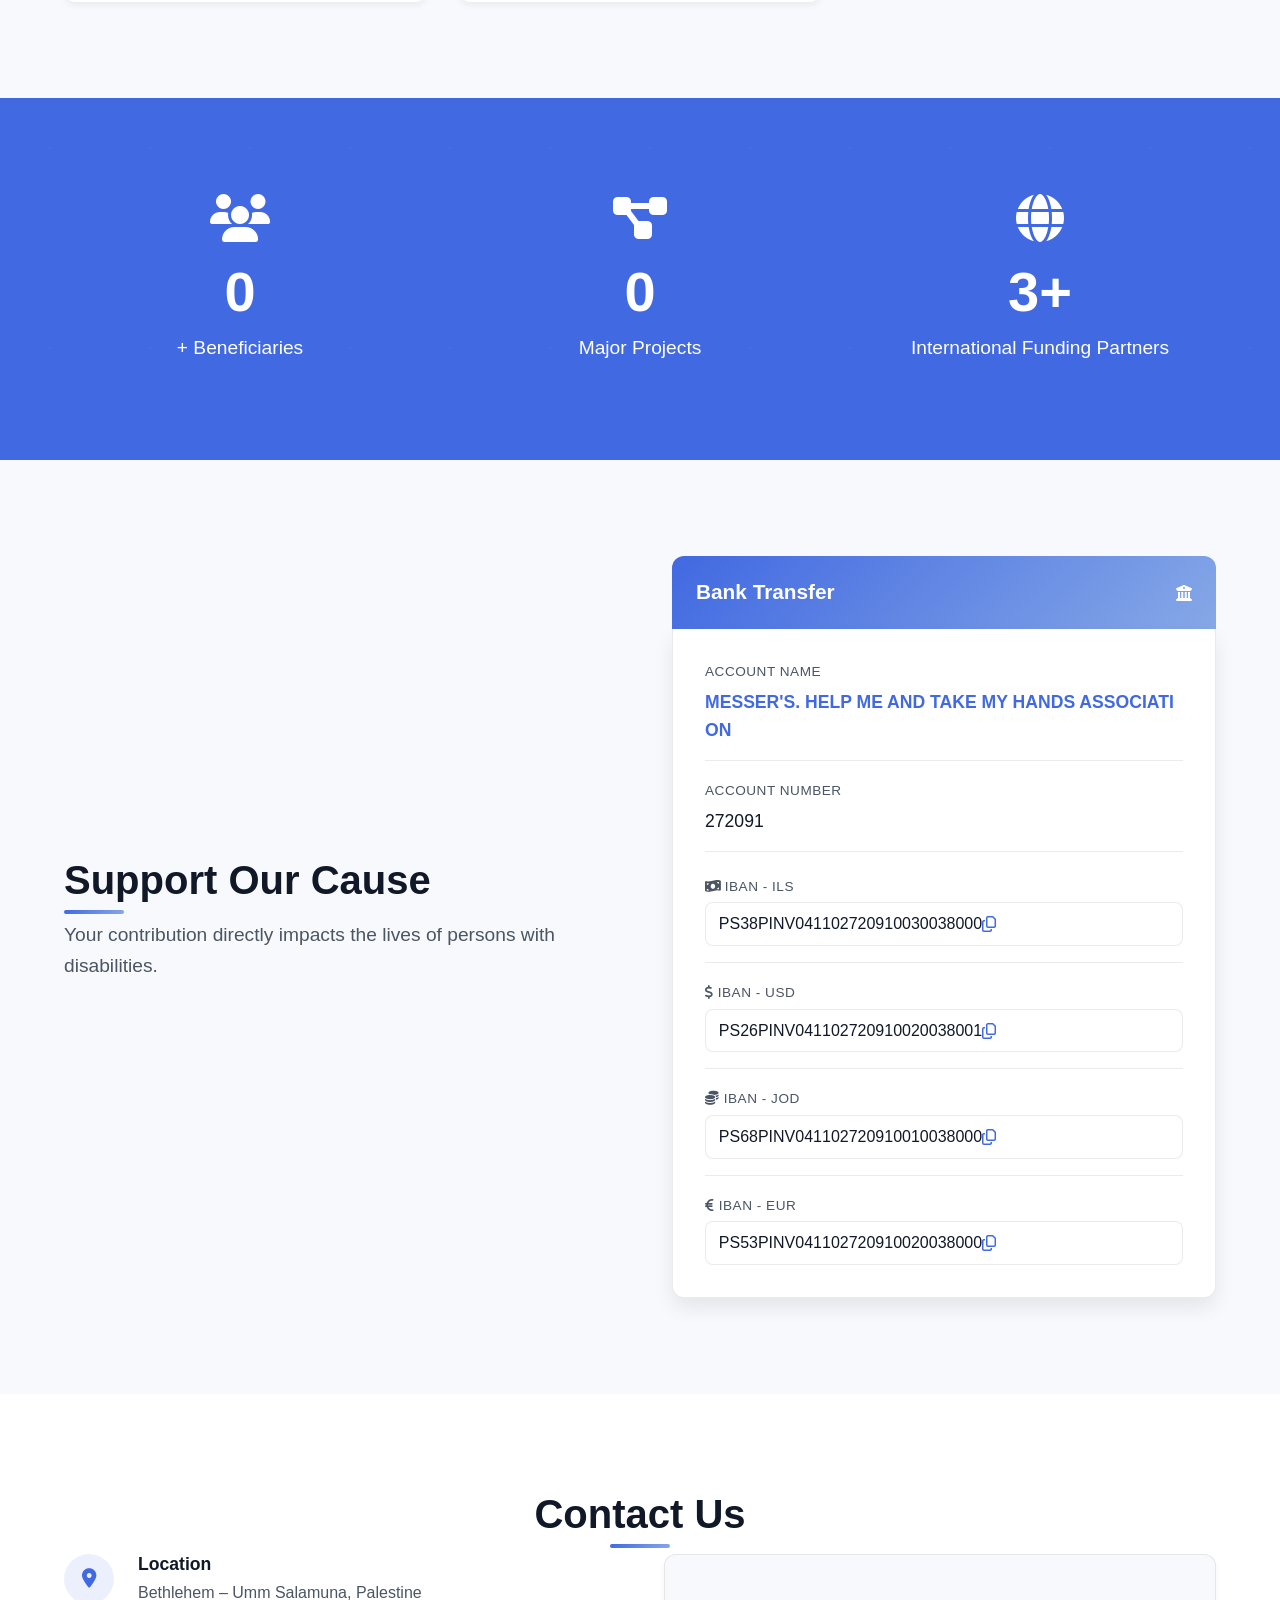
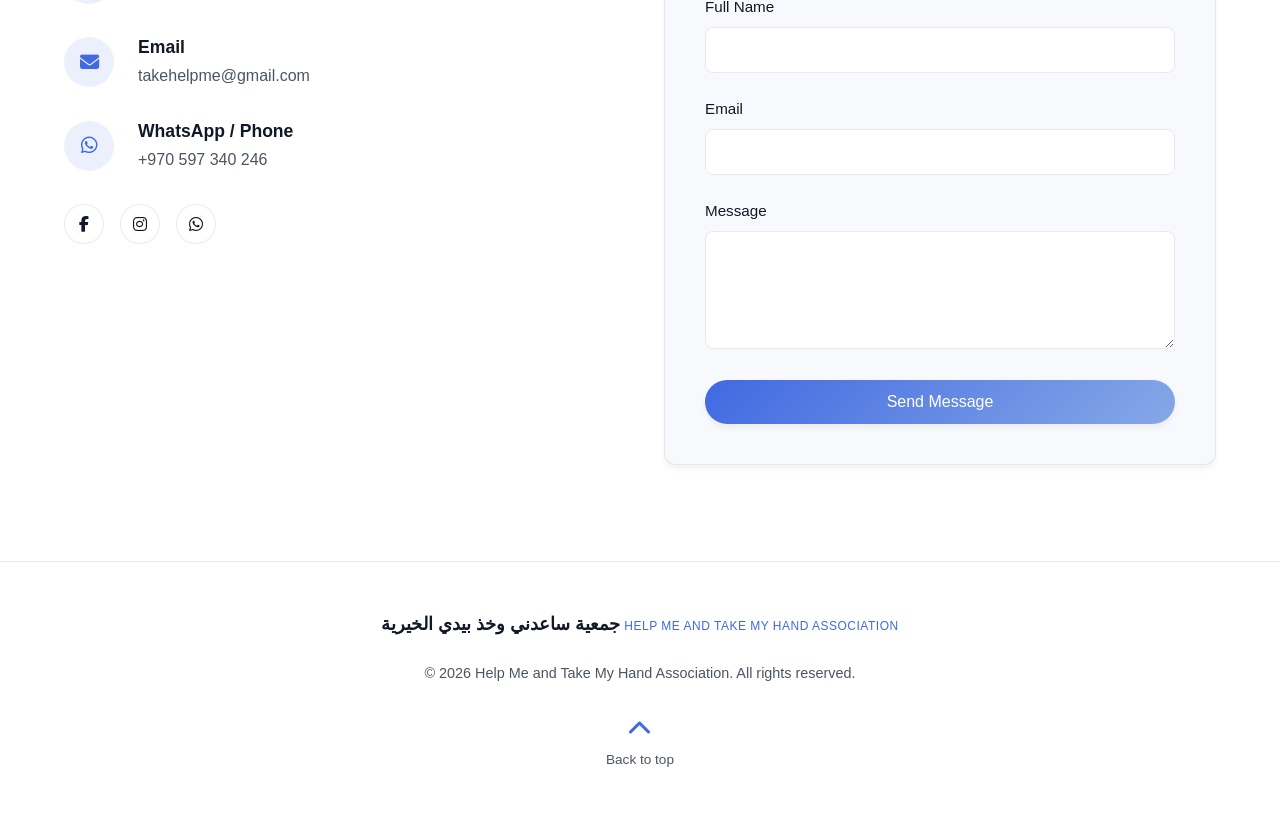
==== commit ee60f93a: "feat: add project galleries and weekly news" ====
--- a/index.html
+++ b/index.html
@@ -48,6 +48,7 @@
                 </li>
                 <li><a href="#projects"><span class="lang-en">Projects</span><span class="lang-ar">المشاريع</span></a>
                 </li>
+                <li><a href="news.html"><span class="lang-en">News</span><span class="lang-ar">الأخبار</span></a></li>
                 <li><a href="#impact"><span class="lang-en">Impact</span><span class="lang-ar">الأثر</span></a></li>
                 <li><a href="#contact"><span class="lang-en">Contact</span><span class="lang-ar">اتصل بنا</span></a>
                 </li>
@@ -204,10 +205,11 @@
                 </div>
 
                 <div class="projects-grid">
-                    <div class="project-card">
-                        <div class="project-img-placeholder">
-                            <img src="images/project-2.jpg" alt="Sensory Room" class="project-img"
-                                onerror="this.style.display='none'">
+                    <button class="project-card project-gallery-trigger" type="button" data-gallery="sensory-room"
+                        aria-haspopup="dialog">
+                        <div class="project-img-placeholder">
+                            <img src="images/project-2.jpg" alt=""
+                                class="project-img" loading="lazy">
                             <i class="fas fa-brain"></i>
                         </div>
                         <div class="project-content">
@@ -215,13 +217,17 @@
                                 <span class="lang-en">Sensory Room</span>
                                 <span class="lang-ar">الغرفة الحسية</span>
                             </h3>
-                        </div>
-                    </div>
-
-                    <div class="project-card">
-                        <div class="project-img-placeholder">
-                            <img src="images/project-3.jpg" alt="Physical Therapy" class="project-img"
-                                onerror="this.style.display='none'">
+                            <span class="project-gallery-label"><i class="fas fa-images" aria-hidden="true"></i>
+                                <span class="lang-en">View 25 photos</span><span class="lang-ar">شاهد 25 صورة</span>
+                            </span>
+                        </div>
+                    </button>
+
+                    <button class="project-card project-gallery-trigger" type="button" data-gallery="physical-therapy"
+                        aria-haspopup="dialog">
+                        <div class="project-img-placeholder">
+                            <img src="images/project-3.jpg" alt=""
+                                class="project-img" loading="lazy">
                             <i class="fas fa-user-doctor"></i>
                         </div>
                         <div class="project-content">
@@ -229,13 +235,17 @@
                                 <span class="lang-en">Physical Therapy</span>
                                 <span class="lang-ar">العلاج الطبيعي</span>
                             </h3>
-                        </div>
-                    </div>
-
-                    <div class="project-card">
-                        <div class="project-img-placeholder">
-                            <img src="images/project-4.jpg" alt="Speech Therapy" class="project-img"
-                                onerror="this.style.display='none'">
+                            <span class="project-gallery-label"><i class="fas fa-images" aria-hidden="true"></i>
+                                <span class="lang-en">View 25 photos</span><span class="lang-ar">شاهد 25 صورة</span>
+                            </span>
+                        </div>
+                    </button>
+
+                    <button class="project-card project-gallery-trigger" type="button" data-gallery="speech-therapy"
+                        aria-haspopup="dialog">
+                        <div class="project-img-placeholder">
+                            <img src="images/project-4.jpg" alt=""
+                                class="project-img" loading="lazy">
                             <i class="fas fa-comments"></i>
                         </div>
                         <div class="project-content">
@@ -243,8 +253,29 @@
                                 <span class="lang-en">Speech Therapy</span>
                                 <span class="lang-ar">العلاج النطقي</span>
                             </h3>
-                        </div>
-                    </div>
+                            <span class="project-gallery-label"><i class="fas fa-images" aria-hidden="true"></i>
+                                <span class="lang-en">View 25 photos</span><span class="lang-ar">شاهد 25 صورة</span>
+                            </span>
+                        </div>
+                    </button>
+
+                    <button class="project-card project-gallery-trigger" type="button"
+                        data-gallery="educational-rehabilitation" aria-haspopup="dialog">
+                        <div class="project-img-placeholder">
+                            <img src="images/projects/educational-rehabilitation/educational-rehabilitation-07.webp"
+                                alt="" class="project-img" loading="lazy">
+                            <i class="fas fa-shapes"></i>
+                        </div>
+                        <div class="project-content">
+                            <h3>
+                                <span class="lang-en">Educational Rehabilitation</span>
+                                <span class="lang-ar">التأهيل التربوي</span>
+                            </h3>
+                            <span class="project-gallery-label"><i class="fas fa-images" aria-hidden="true"></i>
+                                <span class="lang-en">View 25 photos</span><span class="lang-ar">شاهد 25 صورة</span>
+                            </span>
+                        </div>
+                    </button>
 
                     <div class="project-card">
                         <div class="project-img-placeholder">
@@ -304,6 +335,36 @@
                 </div>
             </div>
         </section>
+
+        <dialog id="project-gallery" class="gallery-dialog" aria-labelledby="gallery-title">
+            <div class="gallery-shell">
+                <header class="gallery-header">
+                    <div>
+                        <p class="gallery-kicker"><span class="lang-en">Project gallery</span><span
+                                class="lang-ar">معرض المشروع</span></p>
+                        <h2 id="gallery-title"></h2>
+                    </div>
+                    <button type="button" class="gallery-close" aria-label="Close gallery">
+                        <i class="fas fa-xmark" aria-hidden="true"></i>
+                    </button>
+                </header>
+
+                <div class="gallery-stage">
+                    <button type="button" class="gallery-nav gallery-prev" aria-label="Previous photo">
+                        <i class="fas fa-chevron-left" aria-hidden="true"></i>
+                    </button>
+                    <figure class="gallery-figure">
+                        <img id="gallery-main-image" src="" alt="">
+                        <figcaption id="gallery-counter" aria-live="polite"></figcaption>
+                    </figure>
+                    <button type="button" class="gallery-nav gallery-next" aria-label="Next photo">
+                        <i class="fas fa-chevron-right" aria-hidden="true"></i>
+                    </button>
+                </div>
+
+                <div id="gallery-thumbnails" class="gallery-thumbnails" role="list"></div>
+            </div>
+        </dialog>
 
         <!-- Impact Section -->
         <section id="impact" class="impact section-padding bg-primary text-white fade-in">
@@ -453,7 +514,7 @@
                         <div class="social-links mt-4">
                             <a href="https://www.facebook.com/profile.php?id=100065710140566" target="_blank"
                                 rel="noopener noreferrer" aria-label="Facebook"><i class="fab fa-facebook-f"></i></a>
-                            <a href="https://www.instagram.com/helpme.association/" target="_blank"
+                            <a href="https://www.instagram.com/help_me_atmha?igsh=Z3d4a2doeWxwNmRt&utm_source=qr" target="_blank"
                                 rel="noopener noreferrer" aria-label="Instagram"><i class="fab fa-instagram"></i></a>
                             <a href="https://wa.me/970597340246" target="_blank" rel="noopener noreferrer"
                                 aria-label="WhatsApp"><i class="fab fa-whatsapp"></i></a>
@@ -519,4 +580,4 @@
     <script src="js/script.js"></script>
 </body>
 
-</html>+</html>
--- a/css/style.css
+++ b/css/style.css
@@ -682,6 +682,20 @@
     flex-direction: column;
 }
 
+button.project-card {
+    width: 100%;
+    border: 1px solid transparent;
+    color: inherit;
+    font: inherit;
+    text-align: inherit;
+    cursor: pointer;
+}
+
+button.project-card:focus-visible {
+    outline: 3px solid var(--primary);
+    outline-offset: 4px;
+}
+
 .project-card:hover {
     transform: translateY(-8px);
     box-shadow: var(--shadow-hover);
@@ -744,6 +758,173 @@
 .project-content p {
     color: var(--text-secondary);
     font-size: 0.95rem;
+}
+
+.project-gallery-label {
+    display: inline-flex;
+    align-items: center;
+    gap: 0.55rem;
+    color: var(--primary);
+    font-size: 0.9rem;
+    font-weight: 600;
+}
+
+/* ==========================================================================
+   Accessible Project Gallery
+   ========================================================================== */
+
+.gallery-dialog {
+    width: min(1120px, calc(100% - 2rem));
+    max-height: calc(100dvh - 2rem);
+    margin: auto;
+    padding: 0;
+    border: 1px solid var(--border-color);
+    border-radius: var(--border-radius-lg);
+    background: var(--bg-surface);
+    color: var(--text-primary);
+    box-shadow: var(--shadow-hover);
+    overflow: hidden;
+}
+
+.gallery-dialog::backdrop {
+    background: rgba(3, 7, 18, 0.82);
+    backdrop-filter: blur(5px);
+}
+
+.gallery-shell {
+    display: flex;
+    flex-direction: column;
+    max-height: calc(100dvh - 2rem);
+}
+
+.gallery-header {
+    display: flex;
+    align-items: center;
+    justify-content: space-between;
+    gap: 1rem;
+    padding: 1rem 1.25rem;
+    border-bottom: 1px solid var(--border-color);
+}
+
+.gallery-header h2 {
+    font-size: clamp(1.2rem, 3vw, 1.75rem);
+}
+
+.gallery-kicker {
+    margin-bottom: 0.15rem;
+    color: var(--primary);
+    font-size: 0.78rem;
+    font-weight: 700;
+    letter-spacing: 0.08em;
+    text-transform: uppercase;
+}
+
+.gallery-close,
+.gallery-nav {
+    display: inline-flex;
+    align-items: center;
+    justify-content: center;
+    min-width: 44px;
+    min-height: 44px;
+    border: 1px solid var(--border-color);
+    border-radius: 999px;
+    background: var(--bg-elevated);
+    color: var(--text-primary);
+    cursor: pointer;
+    transition: background var(--transition-fast), color var(--transition-fast), transform var(--transition-fast);
+}
+
+.gallery-close:hover,
+.gallery-nav:hover {
+    background: var(--primary);
+    color: #fff;
+}
+
+.gallery-close:focus-visible,
+.gallery-nav:focus-visible,
+.gallery-thumb:focus-visible {
+    outline: 3px solid var(--primary);
+    outline-offset: 3px;
+}
+
+.gallery-stage {
+    display: grid;
+    grid-template-columns: 52px minmax(0, 1fr) 52px;
+    align-items: center;
+    gap: 0.75rem;
+    min-height: 0;
+    padding: 1rem 1.25rem 0.75rem;
+}
+
+.gallery-figure {
+    position: relative;
+    min-height: 0;
+    margin: 0;
+    overflow: hidden;
+    border-radius: var(--border-radius-md);
+    background: #05070d;
+}
+
+#gallery-main-image {
+    display: block;
+    width: 100%;
+    height: min(58vh, 620px);
+    object-fit: contain;
+}
+
+#gallery-counter {
+    position: absolute;
+    right: 0.75rem;
+    bottom: 0.75rem;
+    padding: 0.35rem 0.7rem;
+    border-radius: 999px;
+    background: rgba(0, 0, 0, 0.72);
+    color: #fff;
+    font-size: 0.82rem;
+}
+
+html[lang="ar"] #gallery-counter {
+    right: auto;
+    left: 0.75rem;
+}
+
+.gallery-thumbnails {
+    display: flex;
+    gap: 0.65rem;
+    padding: 0.5rem 1.25rem 1.25rem;
+    overflow-x: auto;
+    overscroll-behavior-inline: contain;
+    scrollbar-width: thin;
+}
+
+.gallery-thumb {
+    flex: 0 0 88px;
+    width: 88px;
+    height: 68px;
+    padding: 0;
+    overflow: hidden;
+    border: 2px solid transparent;
+    border-radius: var(--border-radius-sm);
+    background: var(--bg-elevated);
+    cursor: pointer;
+    opacity: 0.72;
+}
+
+.gallery-thumb:hover,
+.gallery-thumb.is-active {
+    border-color: var(--primary);
+    opacity: 1;
+}
+
+.gallery-thumb img {
+    display: block;
+    width: 100%;
+    height: 100%;
+    object-fit: cover;
+}
+
+body:has(.gallery-dialog[open]) {
+    overflow: hidden;
 }
 
 /* ==========================================================================
@@ -1135,5 +1316,30 @@
     .hero-actions .btn { width: 100%; }
     .stat-number { font-size: 2.5rem; }
     .contact-form { padding: 1.5rem; }
-}
-
+
+    .gallery-dialog {
+        width: 100%;
+        max-height: 100dvh;
+        border-radius: 0;
+    }
+
+    .gallery-shell { max-height: 100dvh; }
+    .gallery-header { padding: 0.85rem 1rem; }
+    .gallery-stage {
+        grid-template-columns: 44px minmax(0, 1fr) 44px;
+        gap: 0.35rem;
+        padding: 0.75rem 0.5rem 0.5rem;
+    }
+    #gallery-main-image { height: 58vh; }
+    .gallery-thumbnails { padding: 0.4rem 0.75rem 1rem; }
+    .gallery-thumb { flex-basis: 74px; width: 74px; height: 58px; }
+}
+
+@media (prefers-reduced-motion: reduce) {
+    .project-card,
+    .project-img,
+    .gallery-close,
+    .gallery-nav {
+        transition: none;
+    }
+}
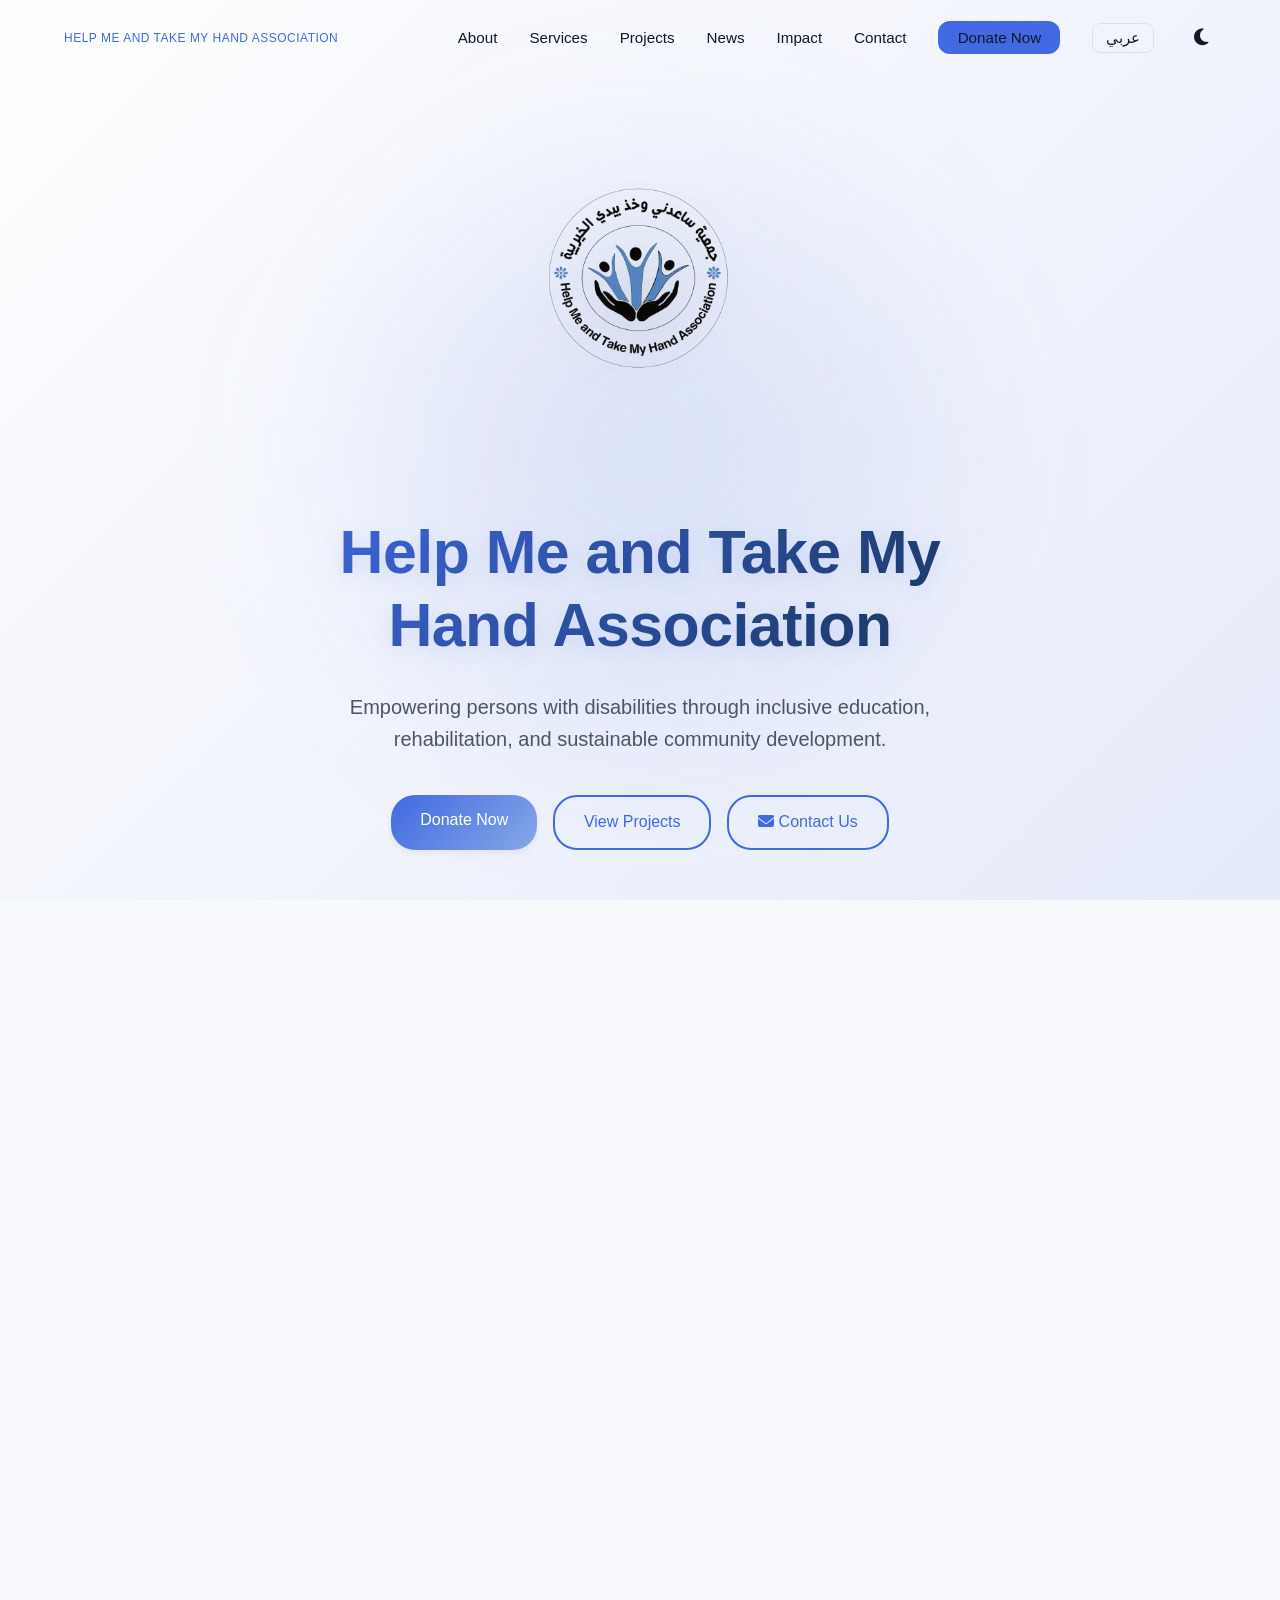
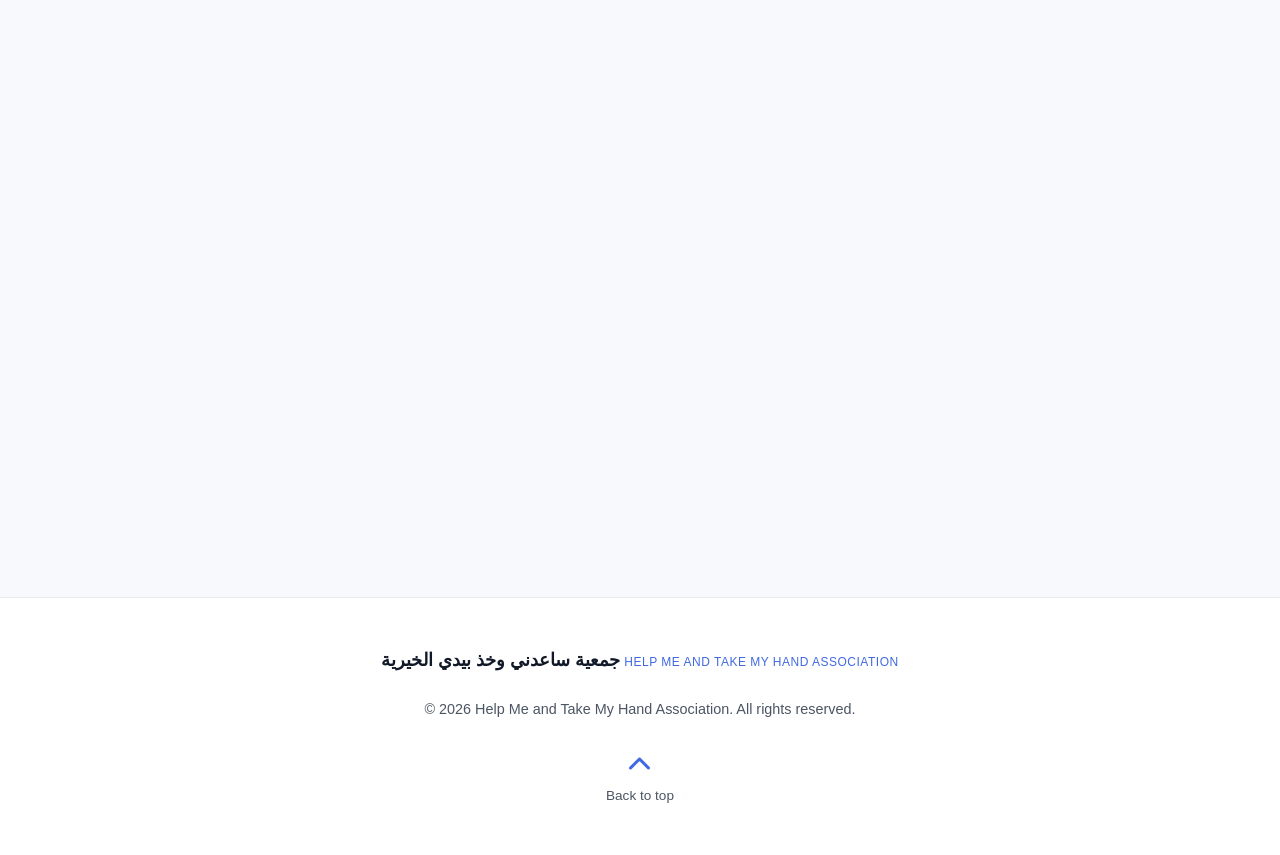
==== commit f4532825: "security: harden site headers and contact form" ====
--- a/index.html
+++ b/index.html
@@ -7,8 +7,7 @@
 
     <!-- Security Configuration -->
     <meta http-equiv="Content-Security-Policy"
-        content="default-src 'self'; script-src 'self' 'unsafe-inline'; style-src 'self' 'unsafe-inline' https://fonts.googleapis.com https://cdnjs.cloudflare.com; font-src 'self' https://fonts.gstatic.com https://cdnjs.cloudflare.com; img-src 'self' data:; connect-src https://formsubmit.co; object-src 'none'; base-uri 'self';">
-    <meta http-equiv="X-XSS-Protection" content="1; mode=block">
+        content="default-src 'self'; script-src 'self'; style-src 'self' https://fonts.googleapis.com https://cdnjs.cloudflare.com; font-src 'self' https://fonts.gstatic.com https://cdnjs.cloudflare.com data:; img-src 'self' data:; connect-src 'self'; form-action 'self'; object-src 'none'; base-uri 'self'; upgrade-insecure-requests;">
     <meta http-equiv="X-Content-Type-Options" content="nosniff">
     <meta name="referrer" content="strict-origin-when-cross-origin">
 
@@ -146,7 +145,7 @@
                 </div>
                 <div class="about-image-wrapper">
                     <img src="images/12.jpeg" alt="Empowering Lives"
-                        style="width: 100%; height: 100%; object-fit: cover;">
+                        class="service-image-fill">
                 </div>
             </div>
         </section>
@@ -280,7 +279,7 @@
                     <div class="project-card">
                         <div class="project-img-placeholder">
                             <img src="images/project-8.jpg" alt="Psychological Relief for Mothers - Canada"
-                                class="project-img" onerror="this.style.display='none'">
+                                class="project-img">
                             <i class="fas fa-hands-holding-heart"></i>
                         </div>
                         <div class="project-content">
@@ -294,7 +293,7 @@
                     <div class="project-card">
                         <div class="project-img-placeholder">
                             <img src="images/project-9.jpg" alt="Special Needs Park in the Western Rural Area"
-                                class="project-img" onerror="this.style.display='none'">
+                                class="project-img">
                             <i class="fas fa-tree"></i>
                         </div>
                         <div class="project-content">
@@ -307,8 +306,7 @@
 
                     <div class="project-card">
                         <div class="project-img-placeholder">
-                            <img src="images/project-10.jpg" alt="MRG Advocacy for Special Needs" class="project-img"
-                                onerror="this.style.display='none'">
+                            <img src="images/project-10.jpg" alt="MRG Advocacy for Special Needs" class="project-img">
                             <i class="fas fa-bullhorn"></i>
                         </div>
                         <div class="project-content">
@@ -322,7 +320,7 @@
                     <div class="project-card">
                         <div class="project-img-placeholder">
                             <img src="images/project-11.jpg" alt="Restoration Project by the Polish Government"
-                                class="project-img" onerror="this.style.display='none'">
+                                class="project-img">
                             <i class="fas fa-hammer"></i>
                         </div>
                         <div class="project-content">
@@ -522,37 +520,42 @@
                     </div>
 
                     <div class="contact-form-wrapper">
-                        <form class="contact-form" id="contactForm">
+                        <form class="contact-form" id="contactForm" name="contact" method="POST" action="/"
+                            data-netlify="true" netlify-honeypot="bot-field">
                             <!-- Anti-spam honeypot -->
-                            <input type="text" name="_honey" style="display:none">
-                            <input type="hidden" name="_captcha" value="false">
-                            <input type="hidden" name="_subject" value="رسالة جديدة من موقع جمعية ساعدني وخذ بيدي">
+                            <input type="hidden" name="form-name" value="contact">
+                            <p class="form-honeypot" aria-hidden="true">
+                                <label>Do not fill this field <input type="text" name="bot-field" tabindex="-1"
+                                        autocomplete="off"></label>
+                            </p>
 
                             <div class="form-group">
                                 <label for="name">
                                     <span class="lang-en">Full Name</span>
                                     <span class="lang-ar">الاسم الكامل</span>
                                 </label>
-                                <input type="text" id="name" name="name" required>
+                                <input type="text" id="name" name="name" maxlength="100" autocomplete="name" required>
                             </div>
                             <div class="form-group">
                                 <label for="email">
                                     <span class="lang-en">Email</span>
                                     <span class="lang-ar">البريد الإلكتروني</span>
                                 </label>
-                                <input type="email" id="email" name="email" required>
+                                <input type="email" id="email" name="email" maxlength="254" autocomplete="email"
+                                    inputmode="email" required>
                             </div>
                             <div class="form-group">
                                 <label for="message">
                                     <span class="lang-en">Message</span>
                                     <span class="lang-ar">الرسالة</span>
                                 </label>
-                                <textarea id="message" name="message" rows="5" required></textarea>
+                                <textarea id="message" name="message" rows="5" maxlength="3000" required></textarea>
                             </div>
                             <button type="submit" class="btn btn-primary w-100">
                                 <span class="lang-en">Send Message</span>
                                 <span class="lang-ar">إرسال</span>
                             </button>
+                            <p id="form-status" class="form-status" role="status" aria-live="polite"></p>
                         </form>
                     </div>
                 </div>
--- a/css/style.css
+++ b/css/style.css
@@ -1343,3 +1343,34 @@
         transition: none;
     }
 }
+.form-honeypot {
+    position: absolute !important;
+    width: 1px !important;
+    height: 1px !important;
+    overflow: hidden !important;
+    clip: rect(0 0 0 0) !important;
+    white-space: nowrap !important;
+}
+
+.form-status {
+    min-height: 1.5rem;
+    margin-top: 0.75rem;
+    font-weight: 600;
+}
+
+.form-status.is-success {
+    color: #047857;
+}
+
+.form-status.is-error {
+    color: #b91c1c;
+}
+.service-image-fill {
+    width: 100%;
+    height: 100%;
+    object-fit: cover;
+}
+
+.copy-success {
+    color: #10b981;
+}
